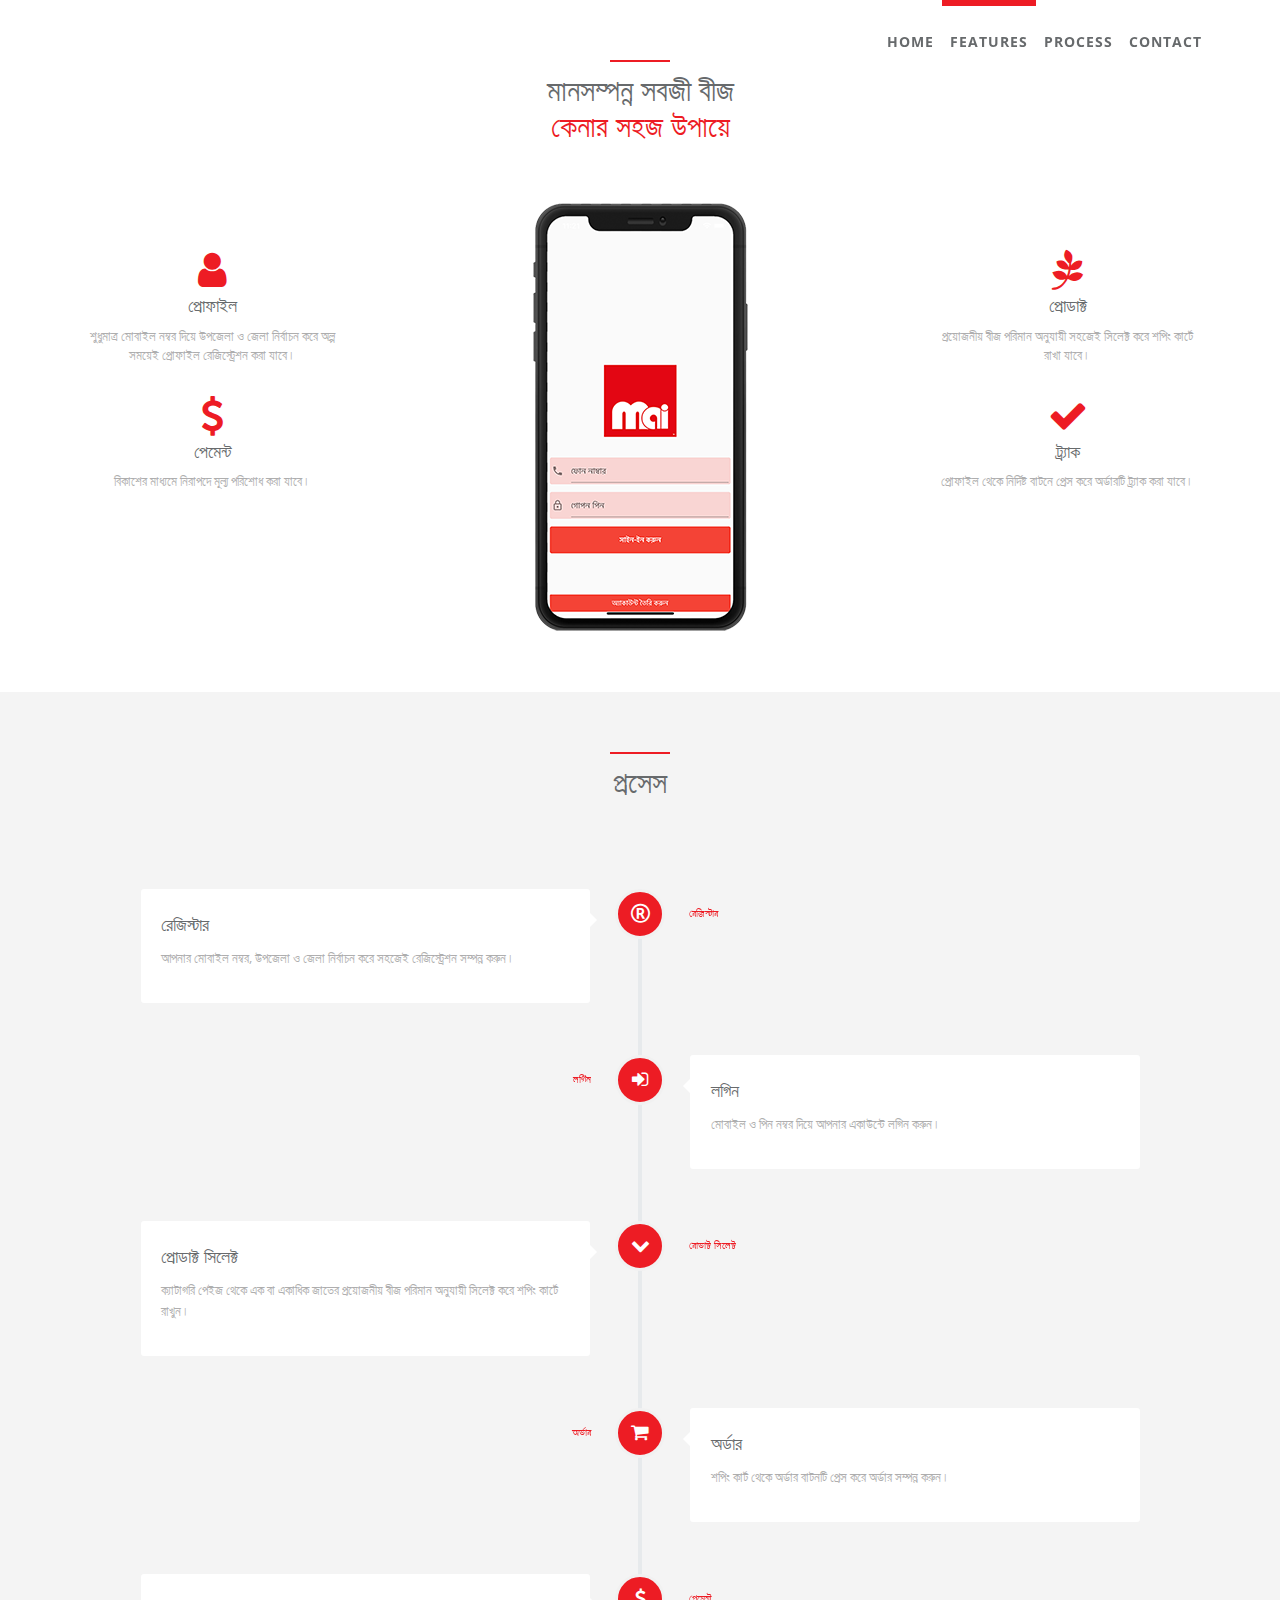
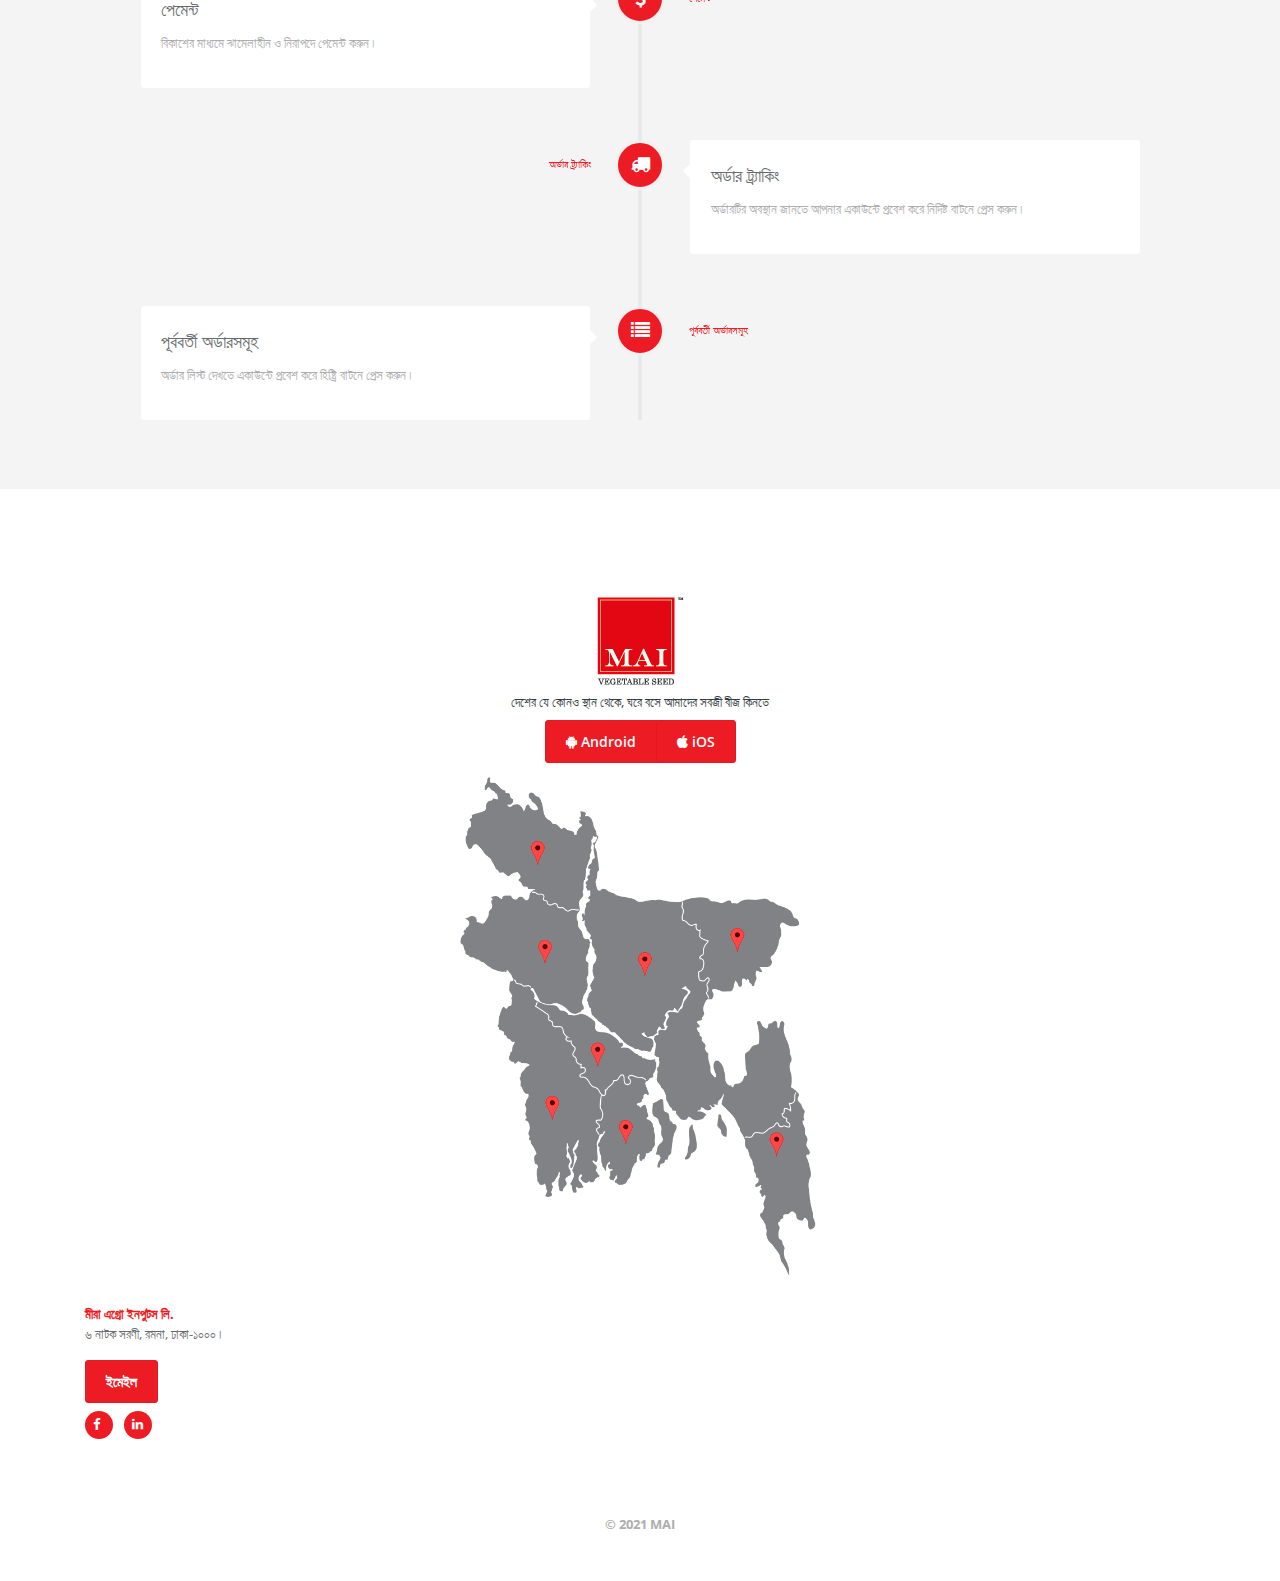
==== index.html @ e635a8e8 "corrections done" ====
<!DOCTYPE html>
<html lang="en">
<head>
    
    <meta charset="utf-8">
    <meta http-equiv="X-UA-Compatible" content="IE=edge">
    <meta name="viewport" content="width=device-width, initial-scale=1">
    <meta name="description" content="">
    <meta name="author" content="">

    <title>mai Seed</title>

    <!-- Bootstrap core CSS -->
    <link href="css/bootstrap.min.css" rel="stylesheet">

    <!-- Animation CSS -->
    <link href="css/animate.css" rel="stylesheet">
    <link href="font-awesome/css/font-awesome.min.css" rel="stylesheet">

    <!-- Custom styles for this template -->
    <link href="css/style.css" rel="stylesheet">
    <link rel="stylesheet" href="css/custom.css">
</head>
<body id="page-top" class="landing-page no-skin-config">
<div class="navbar-wrapper">
        <nav class="navbar navbar-default navbar-fixed-top navbar-expand-md" role="navigation">
            <div class="container">
                <div class="navbar-header page-scroll">
                    <button class="navbar-toggler" type="button" data-toggle="collapse" data-target="#navbar">
                        <i class="fa fa-bars"></i>
                    </button>
                </div>
                <div class="collapse navbar-collapse justify-content-end" id="navbar">
                    <ul class="nav navbar-nav navbar-right">
                        <li><a class="nav-link page-scroll" href="#page-top">Home</a></li>
                        <li><a class="nav-link page-scroll" href="#features">Features</a></li>
                        <li><a class="nav-link page-scroll" href="#process">Process</a></li>               
                        <li><a class="nav-link page-scroll" href="#contact">Contact</a></li>
                    </ul>
                </div>
            </div>
        </nav>
</div>
<!-- <div id="inSlider" class="carousel slide" data-ride="carousel" >
    <ol class="carousel-indicators">
        <li data-target="#inSlider" data-slide-to="0" class="active"></li>
    </ol>
    <div class="carousel-inner" role="listbox">
        <div class="carousel-item active">
            <div class="container">
                <div class="carousel-caption blank">
                    <h1>Get Your seed easy</h1>
                    <p>Available to your area</p>
                    <p><a class="btn btn-lg btn-primary" href="#" role="button">Learn more</a></p>
                </div>
            </div>
            <div class="header-back two"></div>
        </div>
    </div>
    <a class="carousel-control-prev" href="#inSlider" role="button" data-slide="prev">
        <span class="carousel-control-prev-icon" aria-hidden="true"></span>
        <span class="sr-only">Previous</span>
    </a>
    <a class="carousel-control-next" href="#inSlider" role="button" data-slide="next">
        <span class="carousel-control-next-icon" aria-hidden="true"></span>
        <span class="sr-only">Next</span>
    </a>
</div> -->


<!-- <section id="features" class="container services">
    <div class="row">
        <div class="col-sm-3">
            <h2>Full responsive</h2>
            <p>Donec sed odio dui. Etiam porta sem malesuada magna mollis euismod. Nullam id dolor id nibh ultricies vehicula ut id elit. Morbi leo risus.</p>
            <p><a class="navy-link" href="#" role="button">Details &raquo;</a></p>
        </div>
        <div class="col-sm-3">
            <h2>LESS/SASS Files</h2>
            <p>Donec sed odio dui. Etiam porta sem malesuada magna mollis euismod. Nullam id dolor id nibh ultricies vehicula ut id elit. Morbi leo risus.</p>
            <p><a class="navy-link" href="#" role="button">Details &raquo;</a></p>
        </div>
        <div class="col-sm-3">
            <h2>6 Charts Library</h2>
            <p>Donec sed odio dui. Etiam porta sem malesuada magna mollis euismod. Nullam id dolor id nibh ultricies vehicula ut id elit. Morbi leo risus.</p>
            <p><a class="navy-link" href="#" role="button">Details &raquo;</a></p>
        </div>
        <div class="col-sm-3">
            <h2>Advanced Forms</h2>
            <p>Donec sed odio dui. Etiam porta sem malesuada magna mollis euismod. Nullam id dolor id nibh ultricies vehicula ut id elit. Morbi leo risus.</p>
            <p><a class="navy-link" href="#" role="button">Details &raquo;</a></p>
        </div>
    </div>
</section> -->

<section id="features" class="container features">
    <div class="row mb-5">
        <div class="col-lg-12 text-center">
            <div class="navy-line"></div>
            <h1>মানসম্পন্ন সবজী বীজ<br/> <span class="navy">কেনার সহজ উপায়ে</span> </h1>
        </div>
    </div>
    <div class="row">
        <div class="col-md-3 text-center wow fadeInLeft mt-5">
            <div>
                <i class="fa fa-user features-icon"></i>
                <h2>প্রোফাইল</h2>
                <p>শুধুমাত্র মোবাইল নম্বর দিয়ে উপজেলা ও জেলা নির্বাচন করে অল্প সময়েই প্রোফাইল রেজিস্ট্রেশন করা যাবে।</p>
            </div>
            <div class="m-t-lg">
                <i class="fa fa-usd features-icon"></i>                
                <h2>পেমেন্ট</h2>
                <p>বিকাশের মাধ্যমে নিরাপদে মূল্য পরিশোধ করা যাবে।</p>
            </div>
        </div>
        <div class="col-md-6 text-center  wow zoomIn">
            <img src="img/meera/login_mock_50.png" alt="dashboard" class="img-fluid">
        </div>
        <div class="col-md-3 text-center wow fadeInRight mt-5">
            <div>
                <i class="fa fa-pagelines features-icon"></i>
                <h2>প্রোডাক্ট </h2>
                <p>প্রয়োজনীয় বীজ পরিমান অনুযায়ী সহজেই সিলেক্ট করে শপিং কার্টে রাখা যাবে।</p>
            </div>
            <div class="m-t-lg">
                
                <i class="fa fa-check features-icon"></i>
                <h2>ট্র্যাক </h2>
                <p>প্রোফাইল থেকে নির্দিষ্ট বাটনে প্রেস করে অর্ডারটি ট্র্যাক করা যাবে।</p>
            </div>
        </div>
    </div>
    
</section>

<!-- <section id="team" class="gray-section team">
    <div class="container">
        <div class="row m-b-lg">
            <div class="col-lg-12 text-center">
                <div class="navy-line"></div>
                <h1>Our Team</h1>
                <p>Donec sed odio dui. Etiam porta sem malesuada magna mollis euismod.</p>
            </div>
        </div>
        <div class="row">
            <div class="col-sm-4 wow fadeInLeft">
                <div class="team-member">
                    <img src="img/landing/avatar3.jpg" class="img-fluid rounded-circle img-small" alt="">
                    <h4><span class="navy">Amelia</span> Smith</h4>
                    <p>Lorem ipsum dolor sit amet, illum fastidii dissentias quo ne. Sea ne sint animal iisque, nam an soluta sensibus. </p>
                    <ul class="list-inline social-icon">
                        <li class="list-inline-item"><a href="#"><i class="fa fa-twitter"></i></a>
                        </li>
                        <li class="list-inline-item"><a href="#"><i class="fa fa-facebook"></i></a>
                        </li>
                        <li class="list-inline-item"><a href="#"><i class="fa fa-linkedin"></i></a>
                        </li>
                    </ul>
                </div>
            </div>
            <div class="col-sm-4">
                <div class="team-member wow zoomIn">
                    <img src="img/landing/avatar1.jpg" class="img-fluid rounded-circle" alt="">
                    <h4><span class="navy">John</span> Novak</h4>
                    <p>Lorem ipsum dolor sit amet, illum fastidii dissentias quo ne. Sea ne sint animal iisque, nam an soluta sensibus.</p>
                    <ul class="list-inline social-icon">
                        <li class="list-inline-item"><a href="#"><i class="fa fa-twitter"></i></a>
                        </li>
                        <li class="list-inline-item"><a href="#"><i class="fa fa-facebook"></i></a>
                        </li>
                        <li class="list-inline-item"><a href="#"><i class="fa fa-linkedin"></i></a>
                        </li>
                    </ul>
                </div>
            </div>
            <div class="col-sm-4 wow fadeInRight">
                <div class="team-member">
                    <img src="img/landing/avatar2.jpg" class="img-fluid rounded-circle img-small" alt="">
                    <h4><span class="navy">Peter</span> Johnson</h4>
                    <p>Lorem ipsum dolor sit amet, illum fastidii dissentias quo ne. Sea ne sint animal iisque, nam an soluta sensibus.</p>
                    <ul class="list-inline social-icon">
                        <li class="list-inline-item"><a href="#"><i class="fa fa-twitter"></i></a>
                        </li>
                        <li class="list-inline-item"><a href="#"><i class="fa fa-facebook"></i></a>
                        </li>
                        <li class="list-inline-item"><a href="#"><i class="fa fa-linkedin"></i></a>
                        </li>
                    </ul>
                </div>
            </div>
        </div>
        <div class="row">
            <div class="col-lg-12 text-center m-t-lg m-b-lg">
                <p>Lorem ipsum dolor sit amet, consectetur adipisicing elit. Aut eaque, laboriosam veritatis, quos non quis ad perspiciatis, totam corporis ea, alias ut unde.</p>
            </div>
        </div>
    </div>
</section> -->

<!-- <section class="features">
    <div class="container">
        <div class="row">
            <div class="col-lg-12 text-center">
                <div class="navy-line"></div>
                <h1>Even more great feautres</h1>
                <p>Donec sed odio dui. Etiam porta sem malesuada magna mollis euismod. </p>
            </div>
        </div>
        <div class="row features-block">
            <div class="col-lg-3 features-text wow fadeInLeft">
                <small>INSPINIA</small>
                <h2>Perfectly designed </h2>
                <p>INSPINIA Admin Theme is a premium admin dashboard template with flat design concept. It is fully responsive admin dashboard template built with Bootstrap 3+ Framework, HTML5 and CSS3, Media query. It has a huge collection of reusable UI components and integrated with latest jQuery plugins.</p>
                <a href="" class="btn btn-primary">Learn more</a>
            </div>
            <div class="col-lg-6 text-right m-t-n-lg wow zoomIn">
                <img src="img/landing/iphone.jpg" class="img-fluid" alt="dashboard">
            </div>
            <div class="col-lg-3 features-text text-right wow fadeInRight">
                <small>INSPINIA</small>
                <h2>Perfectly designed </h2>
                <p>INSPINIA Admin Theme is a premium admin dashboard template with flat design concept. It is fully responsive admin dashboard template built with Bootstrap 3+ Framework, HTML5 and CSS3, Media query. It has a huge collection of reusable UI components and integrated with latest jQuery plugins.</p>
                <a href="" class="btn btn-primary">Learn more</a>
            </div>
        </div>
    </div>

</section> -->

<section id="process" class="timeline gray-section">
    <div class="container">
        <div class="row">
            <div class="col-lg-12 text-center">
                <div class="navy-line"></div>
                <h1>প্রসেস</h1>
            </div>
        </div>
        <div class="row features-block">

            <div class="col-lg-12">
                <div id="vertical-timeline" class="vertical-container light-timeline center-orientation">
                    <div class="vertical-timeline-block">
                        <div class="vertical-timeline-icon navy-bg">
                            <i class="fa fa-registered"></i>
                        </div>

                        <div class="vertical-timeline-content">
                            <h2>রেজিস্টার</h2>
                            <p>আপনার মোবাইল নম্বর, উপজেলা ও জেলা নির্বাচন করে সহজেই রেজিস্ট্রেশন সম্পন্ন করুন।</p>
                            <span class="vertical-date"><small>রেজিস্টার</small> </span>
                        </div>
                    </div>

                    <div class="vertical-timeline-block">
                        <div class="vertical-timeline-icon navy-bg">
                            <i class="fa fa-sign-in"></i>
                        </div>

                        <div class="vertical-timeline-content">
                            <h2>লগিন</h2>
                            <p>মোবাইল ও পিন নম্বর দিয়ে আপনার একাউন্টে লগিন করুন।</p>
                            <span class="vertical-date"><small>লগিন</small> </span>
                        </div>
                    </div>

                    <div class="vertical-timeline-block">
                        <div class="vertical-timeline-icon navy-bg">
                            <i class="fa fa-chevron-down"></i>
                        </div>

                        <div class="vertical-timeline-content">
                            <h2>প্রোডাক্ট সিলেক্ট</h2>
                            <p>ক্যাটাগরি পেইজ থেকে এক বা একাধিক জাতের প্রয়োজনীয় বীজ পরিমান অনুযায়ী সিলেক্ট করে শপিং কার্টে রাখুন।</p>
                            <span class="vertical-date"><small>রোডাক্ট সিলেক্ট</small> </span>
                        </div>
                    </div>

                    <div class="vertical-timeline-block">
                        <div class="vertical-timeline-icon navy-bg">
                            <i class="fa fa-shopping-cart"></i>
                        </div>

                        <div class="vertical-timeline-content">
                            <h2>অর্ডার</h2>
                            <p>শপিং কার্ট থেকে অর্ডার বাটনটি প্রেস করে অর্ডার সম্পন্ন করুন।</p>
                            <span class="vertical-date"><small>অর্ডার</small> </span>
                        </div>
                    </div>

                    <div class="vertical-timeline-block">
                        <div class="vertical-timeline-icon navy-bg">
                            <i class="fa fa-usd"></i>
                        </div>

                        <div class="vertical-timeline-content">
                            <h2>পেমেন্ট</h2>
                            <p>বিকাশের মাধ্যমে ঝামেলাহীন ও নিরাপদে পেমেন্ট করুন।</p>
                            <span class="vertical-date"><small>পেমেন্ট</small> </span>
                        </div>
                    </div>

                    <div class="vertical-timeline-block">
                        <div class="vertical-timeline-icon navy-bg">
                            <i class="fa fa-truck"></i>
                        </div>

                        <div class="vertical-timeline-content">
                            <h2>অর্ডার ট্র্যাকিং </h2>
                            <p>অর্ডারটির অবস্থান জানতে আপনার একাউন্টে প্রবেশ করে নির্দিষ্ট বাটনে প্রেস করুন।</p>
                            <span class="vertical-date"><small>অর্ডার ট্র্যাকিং </small> </span>
                        </div>
                    </div>

                    <div class="vertical-timeline-block">
                        <div class="vertical-timeline-icon navy-bg">
                            <i class="fa fa-list"></i>
                        </div>

                        <div class="vertical-timeline-content">
                            <h2>পূর্ববর্তী অর্ডারসমূহ </h2>
                            <p>অর্ডার লিস্ট দেখতে একাউন্টে প্রবেশ করে হিষ্ট্রি বাটনে প্রেস করুন।</p>
                            <span class="vertical-date"><small>পূর্ববর্তী অর্ডারসমূহ</small> </span>
                        </div>
                    </div>
                </div>
            </div>
        </div>
    </div>
</section>

<!-- <section id="about" class="container">
    <div class="row">
        <div class="col-lg-12 text-center">
            <div class="navy-line"></div>
            <h1>Meera Seed</h1>
            <p>In Short</p>
        </div>
    </div>
    <div class="row features-block">
        <div class="col-lg-12 features-text wow fadeInLeft">
            <small>Meera seed</small>
            <h2>Perfectly designed </h2>
            <p>INSPINIA Admin Theme is a premium admin dashboard template with flat design concept. It is fully responsive admin dashboard template built with Bootstrap 3+ Framework, HTML5 and CSS3, Media query. It has a huge collection of reusable UI components and integrated with latest jQuery plugins.</p>


            <h2>Download From</h2>
            <div class="btn-group">
                <a href="" class="btn btn-primary"><i class="fa fa-android"></i>&nbsp;Android</a>
                <a href="" class="btn btn-primary"><i class="fa fa-apple"></i>&nbsp;iOS</a>
            </div>
        </div>
    </div>
</section> -->

<!-- <section id="testimonials" class="navy-section testimonials" style="margin-top: 0">

    <div class="container">
        <div class="row">
            <div class="col-lg-12 text-center wow zoomIn">
                <i class="fa fa-comment big-icon"></i>
                <h1>
                    What our users say
                </h1>
                <div class="testimonials-text">
                    <i>"Many desktop publishing packages and web page editors now use Lorem Ipsum as their default model text, and a search for 'lorem ipsum' will uncover many web sites still in their infancy. Various versions have evolved over the years, sometimes by accident, sometimes on purpose (injected humour and the like)."</i>
                </div>
                <small>
                    <strong>12.02.2014 - Andy Smith</strong>
                </small>
            </div>
        </div>
    </div>

</section> -->

<!-- <section class="comments gray-section" style="margin-top: 0">
    <div class="container">
        <div class="row">
            <div class="col-lg-12 text-center">
                <div class="navy-line"></div>
                <h1>What our partners say</h1>
                <p>Donec sed odio dui. Etiam porta sem malesuada. </p>
            </div>
        </div>
        <div class="row features-block">
            <div class="col-lg-4">
                <div class="bubble">
                    "Uncover many web sites still in their infancy. Various versions have evolved over the years, sometimes by accident, sometimes on purpose (injected humour and the like)."
                </div>
                <div class="comments-avatar">
                    <a href="" class="float-left">
                        <img alt="image" src="img/landing/avatar3.jpg">
                    </a>
                    <div class="media-body">
                        <div class="commens-name">
                            Andrew Williams
                        </div>
                        <small class="text-muted">Company X from California</small>
                    </div>
                </div>
            </div>

            <div class="col-lg-4">
                <div class="bubble">
                    "Uncover many web sites still in their infancy. Various versions have evolved over the years, sometimes by accident, sometimes on purpose (injected humour and the like)."
                </div>
                <div class="comments-avatar">
                    <a href="" class="float-left">
                        <img alt="image" src="img/landing/avatar1.jpg">
                    </a>
                    <div class="media-body">
                        <div class="commens-name">
                            Andrew Williams
                        </div>
                        <small class="text-muted">Company X from California</small>
                    </div>
                </div>
            </div>

            <div class="col-lg-4">
                <div class="bubble">
                    "Uncover many web sites still in their infancy. Various versions have evolved over the years, sometimes by accident, sometimes on purpose (injected humour and the like)."
                </div>
                <div class="comments-avatar">
                    <a href="" class="float-left">
                        <img alt="image" src="img/landing/avatar2.jpg">
                    </a>
                    <div class="media-body">
                        <div class="commens-name">
                            Andrew Williams
                        </div>
                        <small class="text-muted">Company X from California</small>
                    </div>
                </div>
            </div>



        </div>
    </div>

</section> -->

<!-- <section class="features">
    <div class="container">
        <div class="row">
            <div class="col-lg-12 text-center">
                <div class="navy-line"></div>
                <h1>More and more extra great feautres</h1>
                <p>Donec sed odio dui. Etiam porta sem malesuada magna mollis euismod. </p>
            </div>
        </div>
        <div class="row justify-content-center">
            <div class="col-lg-5 col-lg-offset-1 features-text">
                <small>INSPINIA</small>
                <h2>Perfectly designed </h2>
                <i class="fa fa-bar-chart big-icon float-right"></i>
                <p>INSPINIA Admin Theme is a premium admin dashboard template with flat design concept. It is fully responsive admin dashboard template built with Bootstrap 3+ Framework, HTML5 and CSS3, Media query. It has a huge collection of reusable UI components and integrated with.</p>
            </div>
            <div class="col-lg-5 features-text">
                <small>INSPINIA</small>
                <h2>Perfectly designed </h2>
                <i class="fa fa-bolt big-icon float-right"></i>
                <p>INSPINIA Admin Theme is a premium admin dashboard template with flat design concept. It is fully responsive admin dashboard template built with Bootstrap 3+ Framework, HTML5 and CSS3, Media query. It has a huge collection of reusable UI components and integrated with.</p>
            </div>
        </div>
        <div class="row justify-content-center">
            <div class="col-lg-5 col-lg-offset-1 features-text">
                <small>INSPINIA</small>
                <h2>Perfectly designed </h2>
                <i class="fa fa-clock-o big-icon float-right"></i>
                <p>INSPINIA Admin Theme is a premium admin dashboard template with flat design concept. It is fully responsive admin dashboard template built with Bootstrap 3+ Framework, HTML5 and CSS3, Media query. It has a huge collection of reusable UI components and integrated with.</p>
            </div>
            <div class="col-lg-5 features-text">
                <small>INSPINIA</small>
                <h2>Perfectly designed </h2>
                <i class="fa fa-users big-icon float-right"></i>
                <p>INSPINIA Admin Theme is a premium admin dashboard template with flat design concept. It is fully responsive admin dashboard template built with Bootstrap 3+ Framework, HTML5 and CSS3, Media query. It has a huge collection of reusable UI components and integrated with.</p>
            </div>
        </div>
    </div>

</section>
<section id="pricing" class="pricing">
    <div class="container">
        <div class="row m-b-lg">
            <div class="col-lg-12 text-center">
                <div class="navy-line"></div>
                <h1>App Pricing</h1>
                <p>Donec sed odio dui. Etiam porta sem malesuada magna mollis euismod.</p>
            </div>
        </div>
        <div class="row">
            <div class="col-lg-4 wow zoomIn">
                <ul class="pricing-plan list-unstyled">
                    <li class="pricing-title">
                        Basic
                    </li>
                    <li class="pricing-desc">
                        Lorem ipsum dolor sit amet, illum fastidii dissentias quo ne. Sea ne sint animal iisque, nam an soluta sensibus.
                    </li>
                    <li class="pricing-price">
                        <span>$16</span> / month
                    </li>
                    <li>
                        Dashboards
                    </li>
                    <li>
                        Projects view
                    </li>
                    <li>
                        Contacts
                    </li>
                    <li>
                        Calendar
                    </li>
                    <li>
                        AngularJs
                    </li>
                    <li>
                        <a class="btn btn-primary btn-xs" href="#">Signup</a>
                    </li>
                </ul>
            </div>

            <div class="col-lg-4 wow zoomIn">
                <ul class="pricing-plan list-unstyled selected">
                    <li class="pricing-title">
                        Standard
                    </li>
                    <li class="pricing-desc">
                        Lorem ipsum dolor sit amet, illum fastidii dissentias quo ne. Sea ne sint animal iisque, nam an soluta sensibus.
                    </li>
                    <li class="pricing-price">
                        <span>$22</span> / month
                    </li>
                    <li>
                        Dashboards
                    </li>
                    <li>
                        Projects view
                    </li>
                    <li>
                        Contacts
                    </li>
                    <li>
                        Calendar
                    </li>
                    <li>
                        AngularJs
                    </li>
                    <li>
                        <strong>Support platform</strong>
                    </li>
                    <li class="plan-action">
                        <a class="btn btn-primary btn-xs" href="#">Signup</a>
                    </li>
                </ul>
            </div>

            <div class="col-lg-4 wow zoomIn">
                <ul class="pricing-plan list-unstyled">
                    <li class="pricing-title">
                        Premium
                    </li>
                    <li class="pricing-desc">
                        Lorem ipsum dolor sit amet, illum fastidii dissentias quo ne. Sea ne sint animal iisque, nam an soluta sensibus.
                    </li>
                    <li class="pricing-price">
                        <span>$160</span> / month
                    </li>
                    <li>
                        Dashboards
                    </li>
                    <li>
                        Projects view
                    </li>
                    <li>
                        Contacts
                    </li>
                    <li>
                        Calendar
                    </li>
                    <li>
                        AngularJs
                    </li>
                    <li>
                        <a class="btn btn-primary btn-xs" href="#">Signup</a>
                    </li>
                </ul>
            </div>
        </div>
        <div class="row m-t-lg">
            <div class="col-lg-12 text-center m-t-lg">
                <p>*Many desktop publishing packages and web page editors now use Lorem Ipsum as their default model text, and a search for 'lorem ipsum' will uncover many web sites still in their infancy. <span class="navy">Various versions</span>  have evolved over the years, sometimes by accident, sometimes on purpose (injected humour and the like).</p>
            </div>
        </div>
    </div>

</section> -->

<section id="contact" class="contact">
    <div class="container">
        <div class="row m-b-lg mt-5">
            <div class="col-lg-12 text-center">
                <!-- <div class="navy-line"></div>
                <h1>-যোগাযোগ-</h1> -->
                <img src="./img/meera/logo.png" alt="">
                <p class="text-dark mt-2 mb-2">দেশের যে কোনও স্থান থেকে, ঘরে বসে আমাদের সবজী বীজ কিনতে</p>

                <div class="btn-group">
                    <a href="" class="btn btn-primary"><i class="fa fa-android"></i>&nbsp;Android</a>
                    <a href="" class="btn btn-primary"><i class="fa fa-apple"></i>&nbsp;iOS</a>
                </div>
            </div>
            <div class="col-lg-12 text-center">
                <img src="./img/meera/mapmarker.png" style="height: 512px;" alt="">
            </div>
        </div>
        <div class="row m-b-lg justify-content-center">
            <div class="col-lg-12 ">
                
                <address>
                    <strong><span class="navy">মীরা এগ্রো ইনপুটস লি.</span></strong><br/>                    
                    ৬ নাটক সরণী, রমনা, ঢাকা-১০০০।<br/>
                    <!-- <abbr title="Phone">P:</abbr> (123) 456-7890 -->
                </address>
                <a href="meeralimited@gmail.com" class="btn btn-sm btn-primary">ইমেইল</a>                
                <ul class="list-inline social-icon mt-2">
                    <!-- <li class="list-inline-item"><a href="#"><i class="fa fa-twitter"></i></a>
                    </li> -->
                    <li class="list-inline-item"><a target="_blank" href="https://www.facebook.com/maiseed.store"><i class="fa fa-facebook"></i></a>
                    </li>
                    <li class="list-inline-item"><a target="_blank" href="https://www.linkedin.com/company/maiseed/"><i class="fa fa-linkedin"></i></a>
                    </li>
                </ul>
            </div>
        </div>
        <div class="row">
            <div class="col-lg-12 text-center m-t-lg m-b-lg">
                <p><strong>&copy; 2021 MAI</strong></p>
            </div>
        </div>
    </div>
</section>

<!-- Mainly scripts -->
<script src="js/jquery-3.1.1.min.js"></script>
<script src="js/popper.min.js"></script>
<script src="js/bootstrap.js"></script>
<script src="js/plugins/metisMenu/jquery.metisMenu.js"></script>
<script src="js/plugins/slimscroll/jquery.slimscroll.min.js"></script>

<!-- Custom and plugin javascript -->
<script src="js/inspinia.js"></script>
<script src="js/plugins/pace/pace.min.js"></script>
<script src="js/plugins/wow/wow.min.js"></script>


<script>

    $(document).ready(function () {

        $('body').scrollspy({
            target: '#navbar',
            offset: 80
        });

        // Page scrolling feature
        $('a.page-scroll').bind('click', function(event) {
            var link = $(this);
            $('html, body').stop().animate({
                scrollTop: $(link.attr('href')).offset().top - 50
            }, 500);
            event.preventDefault();
            $("#navbar").collapse('hide');
        });
    });

    var cbpAnimatedHeader = (function() {
        var docElem = document.documentElement,
                header = document.querySelector( '.navbar-default' ),
                didScroll = false,
                changeHeaderOn = 200;
        function init() {
            window.addEventListener( 'scroll', function( event ) {
                if( !didScroll ) {
                    didScroll = true;
                    setTimeout( scrollPage, 250 );
                }
            }, false );
        }
        function scrollPage() {
            var sy = scrollY();
            if ( sy >= changeHeaderOn ) {
                $(header).addClass('navbar-scroll')
            }
            else {
                $(header).removeClass('navbar-scroll')
            }
            didScroll = false;
        }
        function scrollY() {
            return window.pageYOffset || docElem.scrollTop;
        }
        init();

    })();

    // Activate WOW.js plugin for animation on scrol
    new WOW().init();

</script>

</body>
</html>
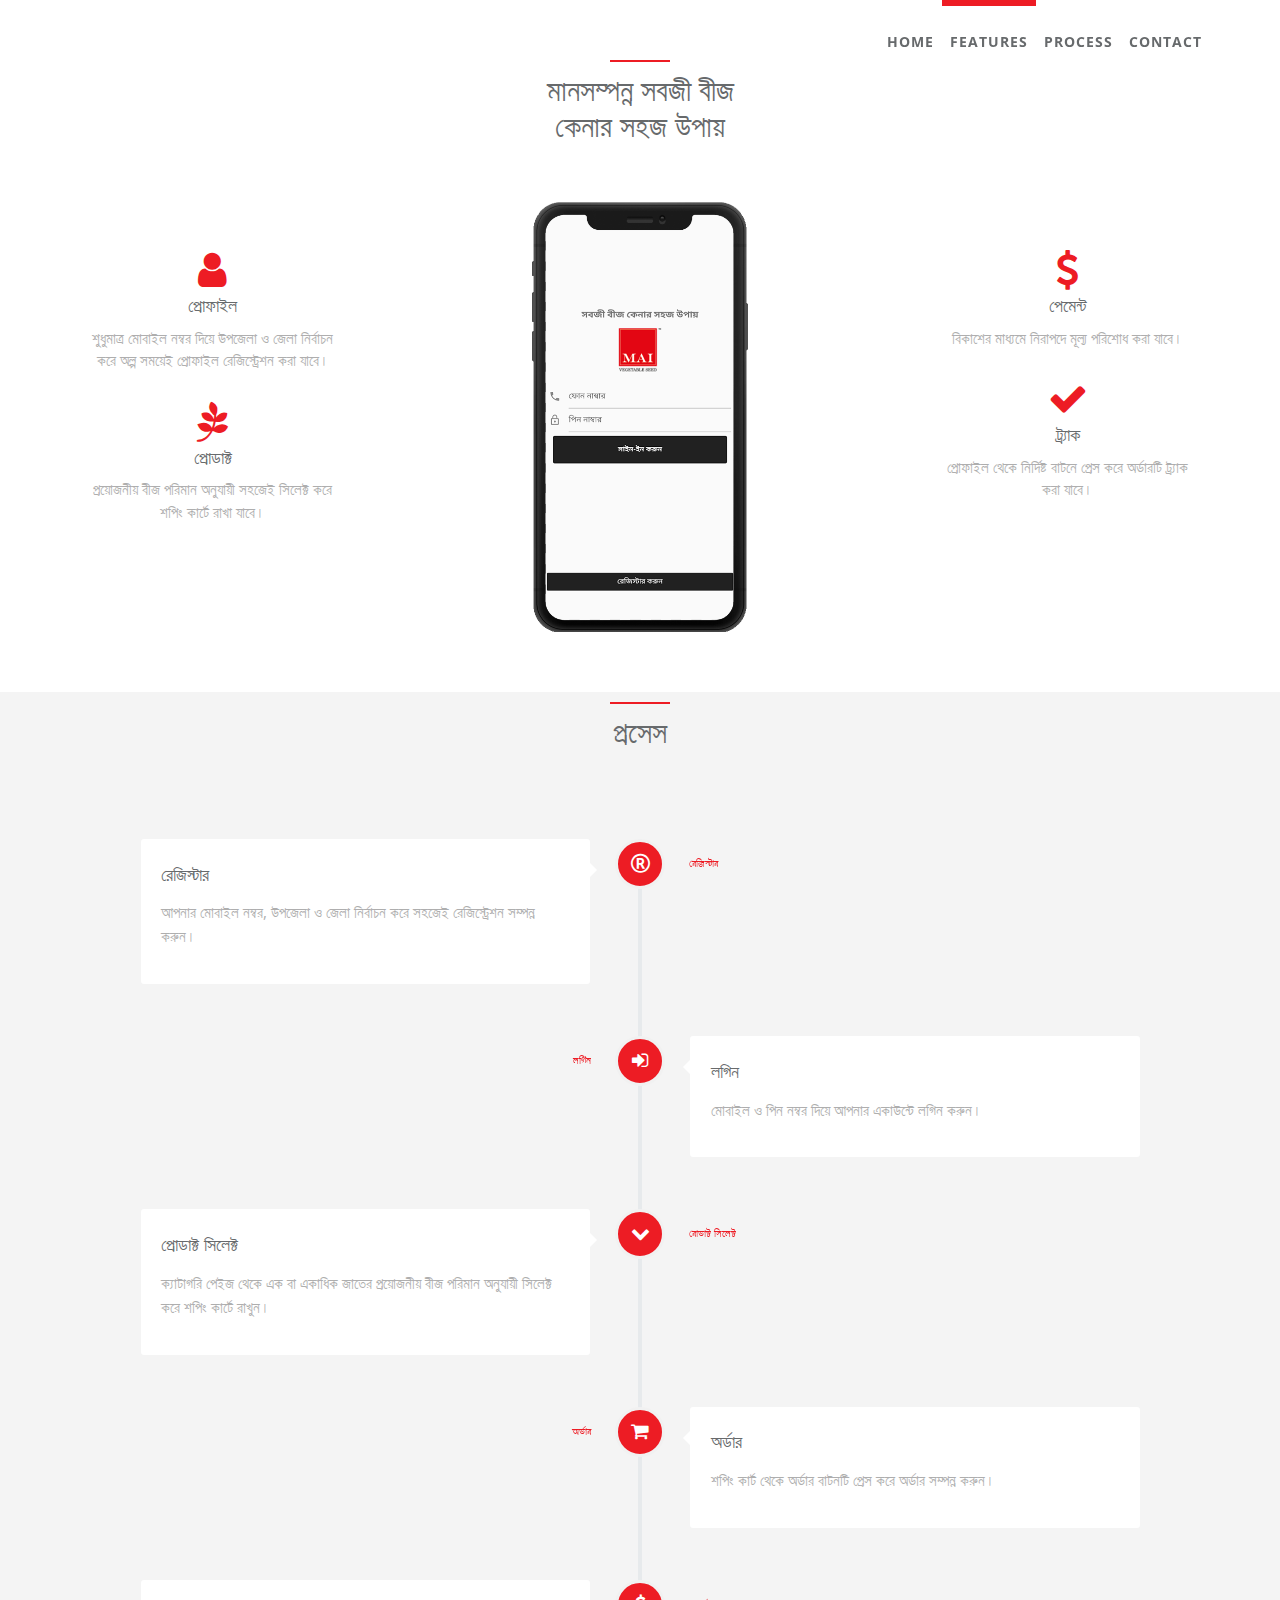
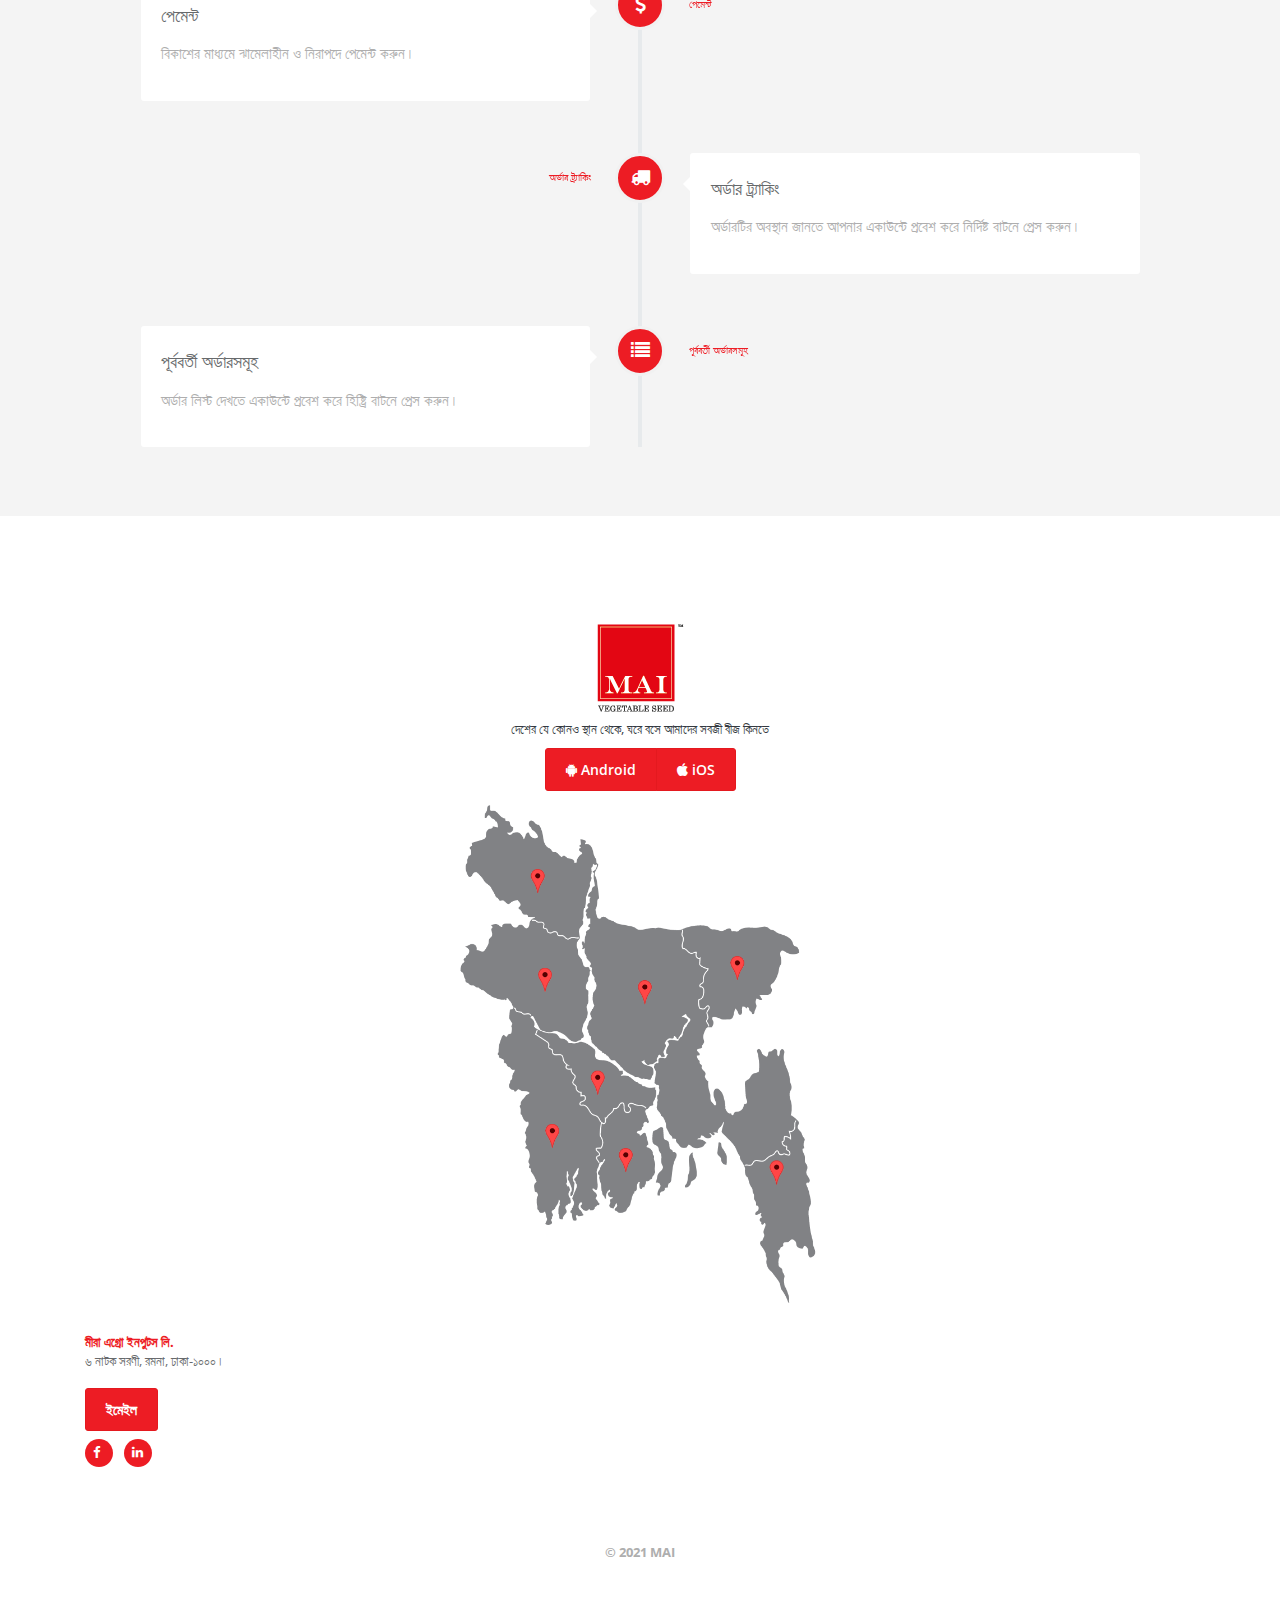
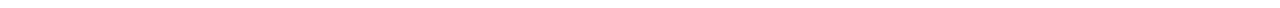
==== commit b5abfba8: "udpate" ====
--- a/index.html
+++ b/index.html
@@ -8,7 +8,7 @@
     <meta name="description" content="">
     <meta name="author" content="">
 
-    <title>mai Seed</title>
+    <title>MAI</title>
 
     <!-- Bootstrap core CSS -->
     <link href="css/bootstrap.min.css" rel="stylesheet">
@@ -97,7 +97,7 @@
     <div class="row mb-5">
         <div class="col-lg-12 text-center">
             <div class="navy-line"></div>
-            <h1>মানসম্পন্ন সবজী বীজ<br/> <span class="navy">কেনার সহজ উপায়ে</span> </h1>
+            <h1> <strong>মানসম্পন্ন সবজী বীজ<br/> কেনার সহজ উপায়</strong></h1>
         </div>
     </div>
     <div class="row">
@@ -105,133 +105,39 @@
             <div>
                 <i class="fa fa-user features-icon"></i>
                 <h2>প্রোফাইল</h2>
-                <p>শুধুমাত্র মোবাইল নম্বর দিয়ে উপজেলা ও জেলা নির্বাচন করে অল্প সময়েই প্রোফাইল রেজিস্ট্রেশন করা যাবে।</p>
+                <p style="font-size: 15px">শুধুমাত্র মোবাইল নম্বর দিয়ে উপজেলা ও জেলা নির্বাচন করে অল্প সময়েই প্রোফাইল রেজিস্ট্রেশন করা যাবে।</p>
             </div>
             <div class="m-t-lg">
+                <i class="fa fa-pagelines features-icon"></i>
+                <h2>প্রোডাক্ট </h2>
+                <p style="font-size: 15px">প্রয়োজনীয় বীজ পরিমান অনুযায়ী সহজেই সিলেক্ট করে শপিং কার্টে রাখা যাবে।</p>
+            </div>
+        </div>
+        <div class="col-md-6 text-center  wow zoomIn">
+            <img src="img/meera/applogin_mock.png" alt="dashboard" class="img-fluid" style="height:430px">
+        </div>
+        <div class="col-md-3 text-center wow fadeInRight mt-5">
+            <div>
                 <i class="fa fa-usd features-icon"></i>                
                 <h2>পেমেন্ট</h2>
-                <p>বিকাশের মাধ্যমে নিরাপদে মূল্য পরিশোধ করা যাবে।</p>
-            </div>
-        </div>
-        <div class="col-md-6 text-center  wow zoomIn">
-            <img src="img/meera/login_mock_50.png" alt="dashboard" class="img-fluid">
-        </div>
-        <div class="col-md-3 text-center wow fadeInRight mt-5">
-            <div>
-                <i class="fa fa-pagelines features-icon"></i>
-                <h2>প্রোডাক্ট </h2>
-                <p>প্রয়োজনীয় বীজ পরিমান অনুযায়ী সহজেই সিলেক্ট করে শপিং কার্টে রাখা যাবে।</p>
+                <p style="font-size: 15px">বিকাশের মাধ্যমে নিরাপদে মূল্য পরিশোধ করা যাবে।</p>                
             </div>
             <div class="m-t-lg">
                 
                 <i class="fa fa-check features-icon"></i>
                 <h2>ট্র্যাক </h2>
-                <p>প্রোফাইল থেকে নির্দিষ্ট বাটনে প্রেস করে অর্ডারটি ট্র্যাক করা যাবে।</p>
+                <p style="font-size: 15px">প্রোফাইল থেকে নির্দিষ্ট বাটনে প্রেস করে অর্ডারটি ট্র্যাক করা যাবে।</p>
             </div>
         </div>
     </div>
     
 </section>
-
-<!-- <section id="team" class="gray-section team">
-    <div class="container">
-        <div class="row m-b-lg">
-            <div class="col-lg-12 text-center">
-                <div class="navy-line"></div>
-                <h1>Our Team</h1>
-                <p>Donec sed odio dui. Etiam porta sem malesuada magna mollis euismod.</p>
-            </div>
-        </div>
-        <div class="row">
-            <div class="col-sm-4 wow fadeInLeft">
-                <div class="team-member">
-                    <img src="img/landing/avatar3.jpg" class="img-fluid rounded-circle img-small" alt="">
-                    <h4><span class="navy">Amelia</span> Smith</h4>
-                    <p>Lorem ipsum dolor sit amet, illum fastidii dissentias quo ne. Sea ne sint animal iisque, nam an soluta sensibus. </p>
-                    <ul class="list-inline social-icon">
-                        <li class="list-inline-item"><a href="#"><i class="fa fa-twitter"></i></a>
-                        </li>
-                        <li class="list-inline-item"><a href="#"><i class="fa fa-facebook"></i></a>
-                        </li>
-                        <li class="list-inline-item"><a href="#"><i class="fa fa-linkedin"></i></a>
-                        </li>
-                    </ul>
-                </div>
-            </div>
-            <div class="col-sm-4">
-                <div class="team-member wow zoomIn">
-                    <img src="img/landing/avatar1.jpg" class="img-fluid rounded-circle" alt="">
-                    <h4><span class="navy">John</span> Novak</h4>
-                    <p>Lorem ipsum dolor sit amet, illum fastidii dissentias quo ne. Sea ne sint animal iisque, nam an soluta sensibus.</p>
-                    <ul class="list-inline social-icon">
-                        <li class="list-inline-item"><a href="#"><i class="fa fa-twitter"></i></a>
-                        </li>
-                        <li class="list-inline-item"><a href="#"><i class="fa fa-facebook"></i></a>
-                        </li>
-                        <li class="list-inline-item"><a href="#"><i class="fa fa-linkedin"></i></a>
-                        </li>
-                    </ul>
-                </div>
-            </div>
-            <div class="col-sm-4 wow fadeInRight">
-                <div class="team-member">
-                    <img src="img/landing/avatar2.jpg" class="img-fluid rounded-circle img-small" alt="">
-                    <h4><span class="navy">Peter</span> Johnson</h4>
-                    <p>Lorem ipsum dolor sit amet, illum fastidii dissentias quo ne. Sea ne sint animal iisque, nam an soluta sensibus.</p>
-                    <ul class="list-inline social-icon">
-                        <li class="list-inline-item"><a href="#"><i class="fa fa-twitter"></i></a>
-                        </li>
-                        <li class="list-inline-item"><a href="#"><i class="fa fa-facebook"></i></a>
-                        </li>
-                        <li class="list-inline-item"><a href="#"><i class="fa fa-linkedin"></i></a>
-                        </li>
-                    </ul>
-                </div>
-            </div>
-        </div>
-        <div class="row">
-            <div class="col-lg-12 text-center m-t-lg m-b-lg">
-                <p>Lorem ipsum dolor sit amet, consectetur adipisicing elit. Aut eaque, laboriosam veritatis, quos non quis ad perspiciatis, totam corporis ea, alias ut unde.</p>
-            </div>
-        </div>
-    </div>
-</section> -->
-
-<!-- <section class="features">
-    <div class="container">
-        <div class="row">
-            <div class="col-lg-12 text-center">
-                <div class="navy-line"></div>
-                <h1>Even more great feautres</h1>
-                <p>Donec sed odio dui. Etiam porta sem malesuada magna mollis euismod. </p>
-            </div>
-        </div>
-        <div class="row features-block">
-            <div class="col-lg-3 features-text wow fadeInLeft">
-                <small>INSPINIA</small>
-                <h2>Perfectly designed </h2>
-                <p>INSPINIA Admin Theme is a premium admin dashboard template with flat design concept. It is fully responsive admin dashboard template built with Bootstrap 3+ Framework, HTML5 and CSS3, Media query. It has a huge collection of reusable UI components and integrated with latest jQuery plugins.</p>
-                <a href="" class="btn btn-primary">Learn more</a>
-            </div>
-            <div class="col-lg-6 text-right m-t-n-lg wow zoomIn">
-                <img src="img/landing/iphone.jpg" class="img-fluid" alt="dashboard">
-            </div>
-            <div class="col-lg-3 features-text text-right wow fadeInRight">
-                <small>INSPINIA</small>
-                <h2>Perfectly designed </h2>
-                <p>INSPINIA Admin Theme is a premium admin dashboard template with flat design concept. It is fully responsive admin dashboard template built with Bootstrap 3+ Framework, HTML5 and CSS3, Media query. It has a huge collection of reusable UI components and integrated with latest jQuery plugins.</p>
-                <a href="" class="btn btn-primary">Learn more</a>
-            </div>
-        </div>
-    </div>
-
-</section> -->
 
 <section id="process" class="timeline gray-section">
     <div class="container">
         <div class="row">
             <div class="col-lg-12 text-center">
-                <div class="navy-line"></div>
+                <div class="navy-line" style="margin-top:10px !important"></div>
                 <h1>প্রসেস</h1>
             </div>
         </div>
@@ -246,7 +152,7 @@
 
                         <div class="vertical-timeline-content">
                             <h2>রেজিস্টার</h2>
-                            <p>আপনার মোবাইল নম্বর, উপজেলা ও জেলা নির্বাচন করে সহজেই রেজিস্ট্রেশন সম্পন্ন করুন।</p>
+                            <p style="font-size: 15px">আপনার মোবাইল নম্বর, উপজেলা ও জেলা নির্বাচন করে সহজেই রেজিস্ট্রেশন সম্পন্ন করুন।</p>
                             <span class="vertical-date"><small>রেজিস্টার</small> </span>
                         </div>
                     </div>
@@ -258,7 +164,7 @@
 
                         <div class="vertical-timeline-content">
                             <h2>লগিন</h2>
-                            <p>মোবাইল ও পিন নম্বর দিয়ে আপনার একাউন্টে লগিন করুন।</p>
+                            <p style="font-size: 15px">মোবাইল ও পিন নম্বর দিয়ে আপনার একাউন্টে লগিন করুন।</p>
                             <span class="vertical-date"><small>লগিন</small> </span>
                         </div>
                     </div>
@@ -270,7 +176,7 @@
 
                         <div class="vertical-timeline-content">
                             <h2>প্রোডাক্ট সিলেক্ট</h2>
-                            <p>ক্যাটাগরি পেইজ থেকে এক বা একাধিক জাতের প্রয়োজনীয় বীজ পরিমান অনুযায়ী সিলেক্ট করে শপিং কার্টে রাখুন।</p>
+                            <p style="font-size: 15px">ক্যাটাগরি পেইজ থেকে এক বা একাধিক জাতের প্রয়োজনীয় বীজ পরিমান অনুযায়ী সিলেক্ট করে শপিং কার্টে রাখুন।</p>
                             <span class="vertical-date"><small>রোডাক্ট সিলেক্ট</small> </span>
                         </div>
                     </div>
@@ -282,7 +188,7 @@
 
                         <div class="vertical-timeline-content">
                             <h2>অর্ডার</h2>
-                            <p>শপিং কার্ট থেকে অর্ডার বাটনটি প্রেস করে অর্ডার সম্পন্ন করুন।</p>
+                            <p style="font-size: 15px">শপিং কার্ট থেকে অর্ডার বাটনটি প্রেস করে অর্ডার সম্পন্ন করুন।</p>
                             <span class="vertical-date"><small>অর্ডার</small> </span>
                         </div>
                     </div>
@@ -294,7 +200,7 @@
 
                         <div class="vertical-timeline-content">
                             <h2>পেমেন্ট</h2>
-                            <p>বিকাশের মাধ্যমে ঝামেলাহীন ও নিরাপদে পেমেন্ট করুন।</p>
+                            <p style="font-size: 15px">বিকাশের মাধ্যমে ঝামেলাহীন ও নিরাপদে পেমেন্ট করুন।</p>
                             <span class="vertical-date"><small>পেমেন্ট</small> </span>
                         </div>
                     </div>
@@ -306,7 +212,7 @@
 
                         <div class="vertical-timeline-content">
                             <h2>অর্ডার ট্র্যাকিং </h2>
-                            <p>অর্ডারটির অবস্থান জানতে আপনার একাউন্টে প্রবেশ করে নির্দিষ্ট বাটনে প্রেস করুন।</p>
+                            <p style="font-size: 15px">অর্ডারটির অবস্থান জানতে আপনার একাউন্টে প্রবেশ করে নির্দিষ্ট বাটনে প্রেস করুন।</p>
                             <span class="vertical-date"><small>অর্ডার ট্র্যাকিং </small> </span>
                         </div>
                     </div>
@@ -318,7 +224,7 @@
 
                         <div class="vertical-timeline-content">
                             <h2>পূর্ববর্তী অর্ডারসমূহ </h2>
-                            <p>অর্ডার লিস্ট দেখতে একাউন্টে প্রবেশ করে হিষ্ট্রি বাটনে প্রেস করুন।</p>
+                            <p style="font-size: 15px">অর্ডার লিস্ট দেখতে একাউন্টে প্রবেশ করে হিষ্ট্রি বাটনে প্রেস করুন।</p>
                             <span class="vertical-date"><small>পূর্ববর্তী অর্ডারসমূহ</small> </span>
                         </div>
                     </div>
@@ -328,276 +234,6 @@
     </div>
 </section>
 
-<!-- <section id="about" class="container">
-    <div class="row">
-        <div class="col-lg-12 text-center">
-            <div class="navy-line"></div>
-            <h1>Meera Seed</h1>
-            <p>In Short</p>
-        </div>
-    </div>
-    <div class="row features-block">
-        <div class="col-lg-12 features-text wow fadeInLeft">
-            <small>Meera seed</small>
-            <h2>Perfectly designed </h2>
-            <p>INSPINIA Admin Theme is a premium admin dashboard template with flat design concept. It is fully responsive admin dashboard template built with Bootstrap 3+ Framework, HTML5 and CSS3, Media query. It has a huge collection of reusable UI components and integrated with latest jQuery plugins.</p>
-
-
-            <h2>Download From</h2>
-            <div class="btn-group">
-                <a href="" class="btn btn-primary"><i class="fa fa-android"></i>&nbsp;Android</a>
-                <a href="" class="btn btn-primary"><i class="fa fa-apple"></i>&nbsp;iOS</a>
-            </div>
-        </div>
-    </div>
-</section> -->
-
-<!-- <section id="testimonials" class="navy-section testimonials" style="margin-top: 0">
-
-    <div class="container">
-        <div class="row">
-            <div class="col-lg-12 text-center wow zoomIn">
-                <i class="fa fa-comment big-icon"></i>
-                <h1>
-                    What our users say
-                </h1>
-                <div class="testimonials-text">
-                    <i>"Many desktop publishing packages and web page editors now use Lorem Ipsum as their default model text, and a search for 'lorem ipsum' will uncover many web sites still in their infancy. Various versions have evolved over the years, sometimes by accident, sometimes on purpose (injected humour and the like)."</i>
-                </div>
-                <small>
-                    <strong>12.02.2014 - Andy Smith</strong>
-                </small>
-            </div>
-        </div>
-    </div>
-
-</section> -->
-
-<!-- <section class="comments gray-section" style="margin-top: 0">
-    <div class="container">
-        <div class="row">
-            <div class="col-lg-12 text-center">
-                <div class="navy-line"></div>
-                <h1>What our partners say</h1>
-                <p>Donec sed odio dui. Etiam porta sem malesuada. </p>
-            </div>
-        </div>
-        <div class="row features-block">
-            <div class="col-lg-4">
-                <div class="bubble">
-                    "Uncover many web sites still in their infancy. Various versions have evolved over the years, sometimes by accident, sometimes on purpose (injected humour and the like)."
-                </div>
-                <div class="comments-avatar">
-                    <a href="" class="float-left">
-                        <img alt="image" src="img/landing/avatar3.jpg">
-                    </a>
-                    <div class="media-body">
-                        <div class="commens-name">
-                            Andrew Williams
-                        </div>
-                        <small class="text-muted">Company X from California</small>
-                    </div>
-                </div>
-            </div>
-
-            <div class="col-lg-4">
-                <div class="bubble">
-                    "Uncover many web sites still in their infancy. Various versions have evolved over the years, sometimes by accident, sometimes on purpose (injected humour and the like)."
-                </div>
-                <div class="comments-avatar">
-                    <a href="" class="float-left">
-                        <img alt="image" src="img/landing/avatar1.jpg">
-                    </a>
-                    <div class="media-body">
-                        <div class="commens-name">
-                            Andrew Williams
-                        </div>
-                        <small class="text-muted">Company X from California</small>
-                    </div>
-                </div>
-            </div>
-
-            <div class="col-lg-4">
-                <div class="bubble">
-                    "Uncover many web sites still in their infancy. Various versions have evolved over the years, sometimes by accident, sometimes on purpose (injected humour and the like)."
-                </div>
-                <div class="comments-avatar">
-                    <a href="" class="float-left">
-                        <img alt="image" src="img/landing/avatar2.jpg">
-                    </a>
-                    <div class="media-body">
-                        <div class="commens-name">
-                            Andrew Williams
-                        </div>
-                        <small class="text-muted">Company X from California</small>
-                    </div>
-                </div>
-            </div>
-
-
-
-        </div>
-    </div>
-
-</section> -->
-
-<!-- <section class="features">
-    <div class="container">
-        <div class="row">
-            <div class="col-lg-12 text-center">
-                <div class="navy-line"></div>
-                <h1>More and more extra great feautres</h1>
-                <p>Donec sed odio dui. Etiam porta sem malesuada magna mollis euismod. </p>
-            </div>
-        </div>
-        <div class="row justify-content-center">
-            <div class="col-lg-5 col-lg-offset-1 features-text">
-                <small>INSPINIA</small>
-                <h2>Perfectly designed </h2>
-                <i class="fa fa-bar-chart big-icon float-right"></i>
-                <p>INSPINIA Admin Theme is a premium admin dashboard template with flat design concept. It is fully responsive admin dashboard template built with Bootstrap 3+ Framework, HTML5 and CSS3, Media query. It has a huge collection of reusable UI components and integrated with.</p>
-            </div>
-            <div class="col-lg-5 features-text">
-                <small>INSPINIA</small>
-                <h2>Perfectly designed </h2>
-                <i class="fa fa-bolt big-icon float-right"></i>
-                <p>INSPINIA Admin Theme is a premium admin dashboard template with flat design concept. It is fully responsive admin dashboard template built with Bootstrap 3+ Framework, HTML5 and CSS3, Media query. It has a huge collection of reusable UI components and integrated with.</p>
-            </div>
-        </div>
-        <div class="row justify-content-center">
-            <div class="col-lg-5 col-lg-offset-1 features-text">
-                <small>INSPINIA</small>
-                <h2>Perfectly designed </h2>
-                <i class="fa fa-clock-o big-icon float-right"></i>
-                <p>INSPINIA Admin Theme is a premium admin dashboard template with flat design concept. It is fully responsive admin dashboard template built with Bootstrap 3+ Framework, HTML5 and CSS3, Media query. It has a huge collection of reusable UI components and integrated with.</p>
-            </div>
-            <div class="col-lg-5 features-text">
-                <small>INSPINIA</small>
-                <h2>Perfectly designed </h2>
-                <i class="fa fa-users big-icon float-right"></i>
-                <p>INSPINIA Admin Theme is a premium admin dashboard template with flat design concept. It is fully responsive admin dashboard template built with Bootstrap 3+ Framework, HTML5 and CSS3, Media query. It has a huge collection of reusable UI components and integrated with.</p>
-            </div>
-        </div>
-    </div>
-
-</section>
-<section id="pricing" class="pricing">
-    <div class="container">
-        <div class="row m-b-lg">
-            <div class="col-lg-12 text-center">
-                <div class="navy-line"></div>
-                <h1>App Pricing</h1>
-                <p>Donec sed odio dui. Etiam porta sem malesuada magna mollis euismod.</p>
-            </div>
-        </div>
-        <div class="row">
-            <div class="col-lg-4 wow zoomIn">
-                <ul class="pricing-plan list-unstyled">
-                    <li class="pricing-title">
-                        Basic
-                    </li>
-                    <li class="pricing-desc">
-                        Lorem ipsum dolor sit amet, illum fastidii dissentias quo ne. Sea ne sint animal iisque, nam an soluta sensibus.
-                    </li>
-                    <li class="pricing-price">
-                        <span>$16</span> / month
-                    </li>
-                    <li>
-                        Dashboards
-                    </li>
-                    <li>
-                        Projects view
-                    </li>
-                    <li>
-                        Contacts
-                    </li>
-                    <li>
-                        Calendar
-                    </li>
-                    <li>
-                        AngularJs
-                    </li>
-                    <li>
-                        <a class="btn btn-primary btn-xs" href="#">Signup</a>
-                    </li>
-                </ul>
-            </div>
-
-            <div class="col-lg-4 wow zoomIn">
-                <ul class="pricing-plan list-unstyled selected">
-                    <li class="pricing-title">
-                        Standard
-                    </li>
-                    <li class="pricing-desc">
-                        Lorem ipsum dolor sit amet, illum fastidii dissentias quo ne. Sea ne sint animal iisque, nam an soluta sensibus.
-                    </li>
-                    <li class="pricing-price">
-                        <span>$22</span> / month
-                    </li>
-                    <li>
-                        Dashboards
-                    </li>
-                    <li>
-                        Projects view
-                    </li>
-                    <li>
-                        Contacts
-                    </li>
-                    <li>
-                        Calendar
-                    </li>
-                    <li>
-                        AngularJs
-                    </li>
-                    <li>
-                        <strong>Support platform</strong>
-                    </li>
-                    <li class="plan-action">
-                        <a class="btn btn-primary btn-xs" href="#">Signup</a>
-                    </li>
-                </ul>
-            </div>
-
-            <div class="col-lg-4 wow zoomIn">
-                <ul class="pricing-plan list-unstyled">
-                    <li class="pricing-title">
-                        Premium
-                    </li>
-                    <li class="pricing-desc">
-                        Lorem ipsum dolor sit amet, illum fastidii dissentias quo ne. Sea ne sint animal iisque, nam an soluta sensibus.
-                    </li>
-                    <li class="pricing-price">
-                        <span>$160</span> / month
-                    </li>
-                    <li>
-                        Dashboards
-                    </li>
-                    <li>
-                        Projects view
-                    </li>
-                    <li>
-                        Contacts
-                    </li>
-                    <li>
-                        Calendar
-                    </li>
-                    <li>
-                        AngularJs
-                    </li>
-                    <li>
-                        <a class="btn btn-primary btn-xs" href="#">Signup</a>
-                    </li>
-                </ul>
-            </div>
-        </div>
-        <div class="row m-t-lg">
-            <div class="col-lg-12 text-center m-t-lg">
-                <p>*Many desktop publishing packages and web page editors now use Lorem Ipsum as their default model text, and a search for 'lorem ipsum' will uncover many web sites still in their infancy. <span class="navy">Various versions</span>  have evolved over the years, sometimes by accident, sometimes on purpose (injected humour and the like).</p>
-            </div>
-        </div>
-    </div>
-
-</section> -->
 
 <section id="contact" class="contact">
     <div class="container">
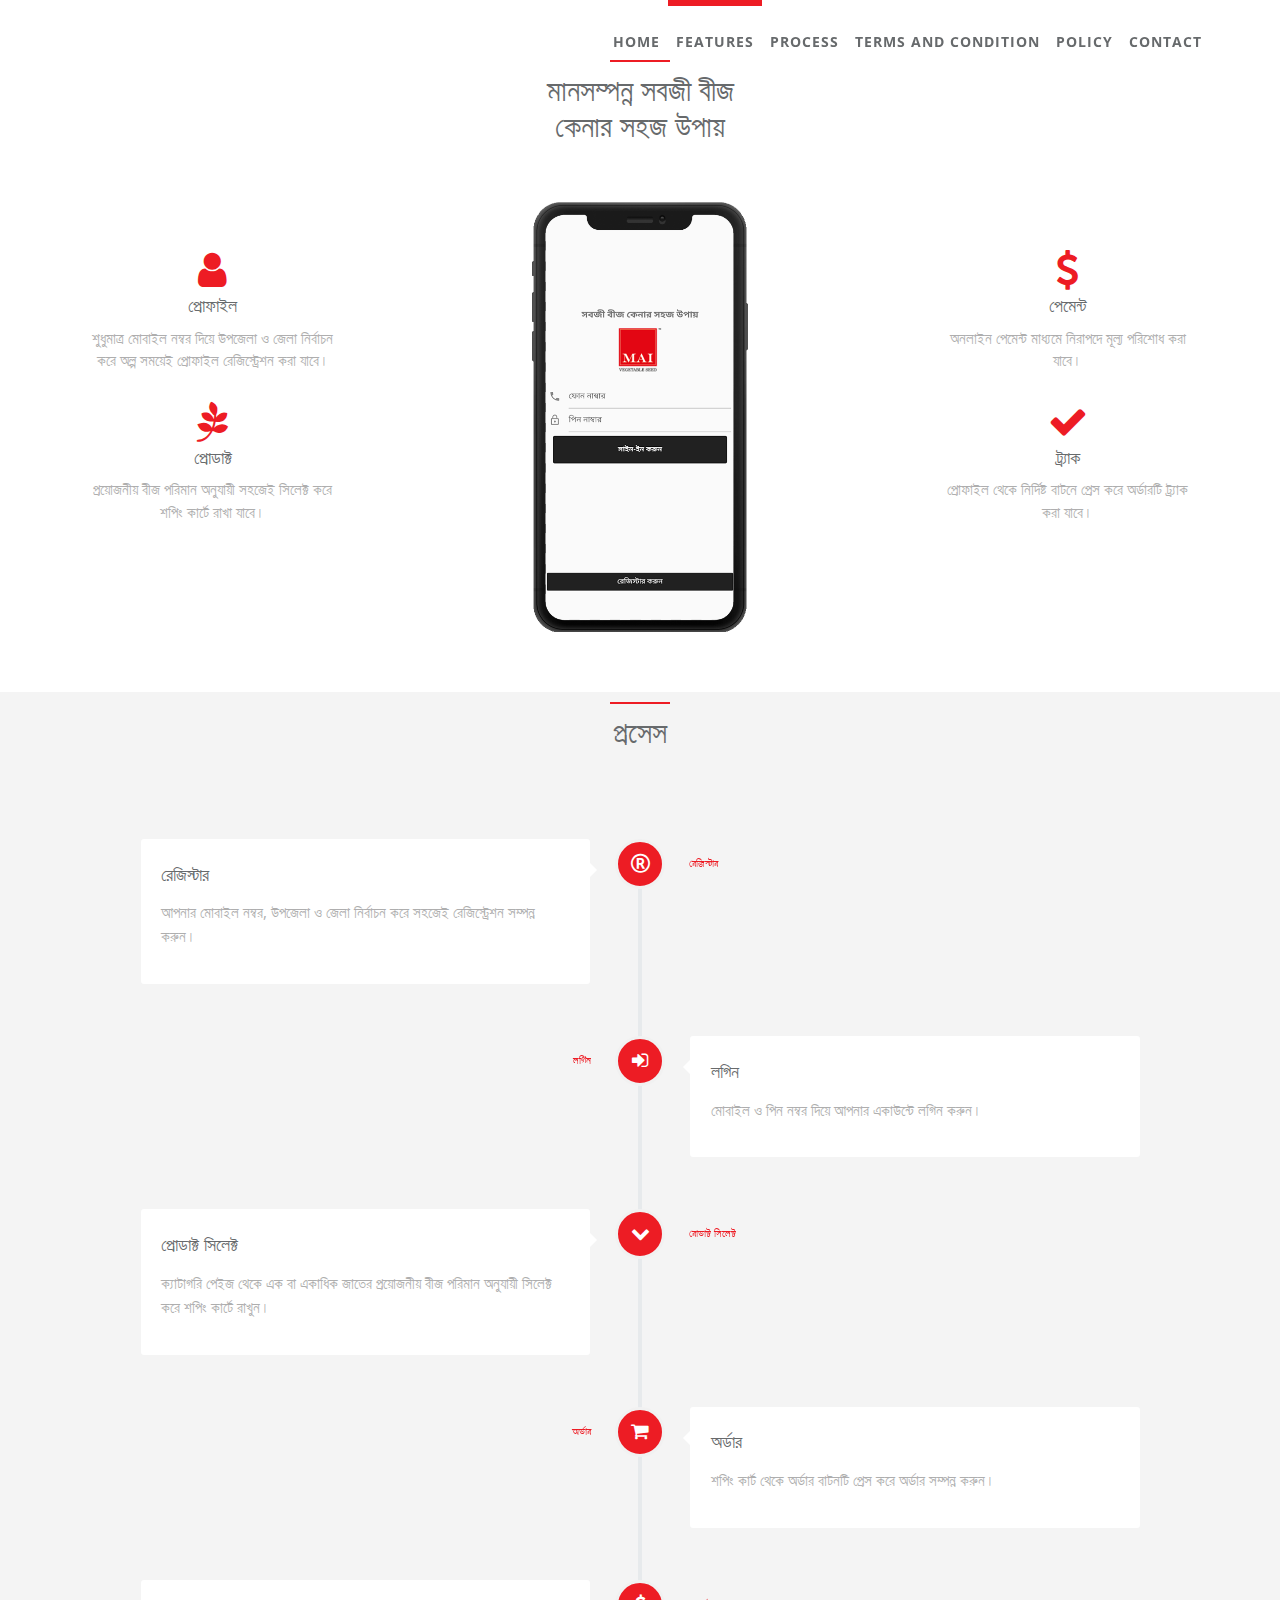
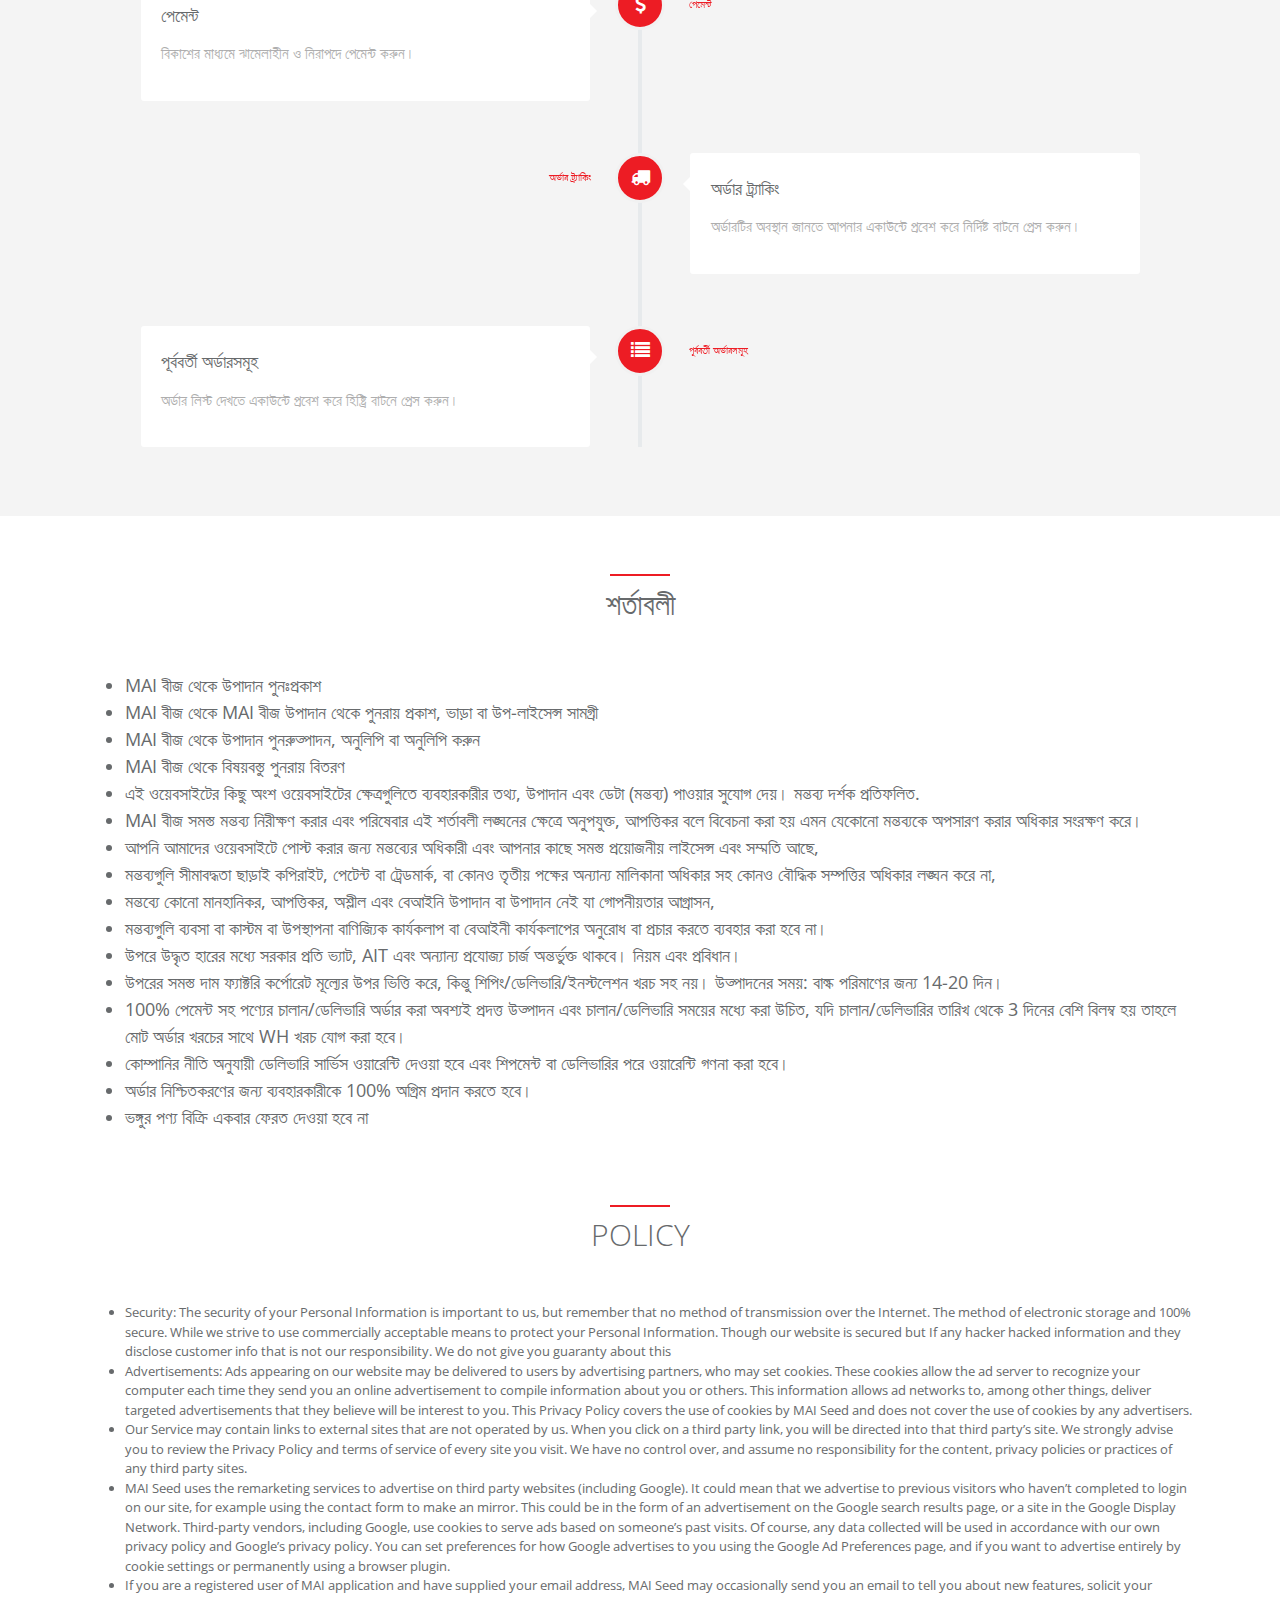
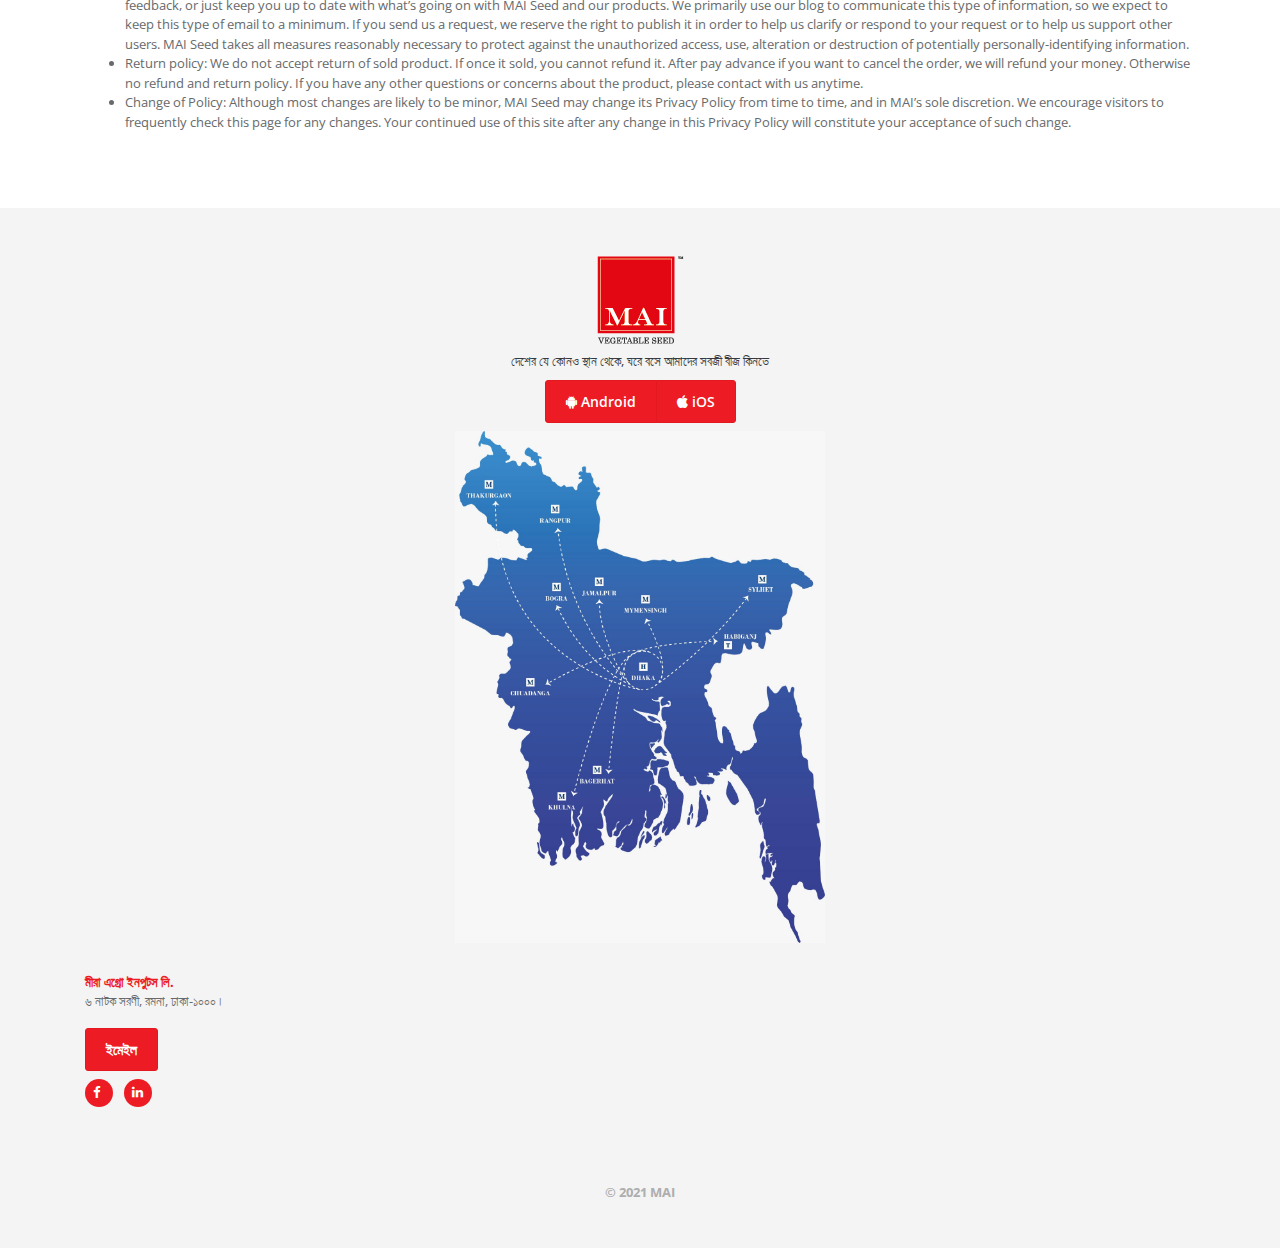
==== commit ec02bc9c: "terms and policy added" ====
--- a/index.html
+++ b/index.html
@@ -9,7 +9,8 @@
     <meta name="author" content="">
 
     <title>MAI</title>
-
+    
+    <link rel="icon" href="./img/meera/logo.png" />
     <!-- Bootstrap core CSS -->
     <link href="css/bootstrap.min.css" rel="stylesheet">
 
@@ -34,7 +35,9 @@
                     <ul class="nav navbar-nav navbar-right">
                         <li><a class="nav-link page-scroll" href="#page-top">Home</a></li>
                         <li><a class="nav-link page-scroll" href="#features">Features</a></li>
-                        <li><a class="nav-link page-scroll" href="#process">Process</a></li>               
+                        <li><a class="nav-link page-scroll" href="#process">Process</a></li> 
+                        <li><a class="nav-link page-scroll" href="#terms">Terms and Condition</a></li>
+                        <li><a class="nav-link page-scroll" href="#policy">Policy</a></li>              
                         <li><a class="nav-link page-scroll" href="#contact">Contact</a></li>
                     </ul>
                 </div>
@@ -120,7 +123,7 @@
             <div>
                 <i class="fa fa-usd features-icon"></i>                
                 <h2>পেমেন্ট</h2>
-                <p style="font-size: 15px">বিকাশের মাধ্যমে নিরাপদে মূল্য পরিশোধ করা যাবে।</p>                
+                <p style="font-size: 15px">অনলাইন পেমেন্ট মাধ্যমে নিরাপদে মূল্য পরিশোধ করা যাবে।</p>                
             </div>
             <div class="m-t-lg">
                 
@@ -234,8 +237,63 @@
     </div>
 </section>
 
-
-<section id="contact" class="contact">
+<section class="terms">
+    <div class="container">
+        <div class="row mt-5" id="terms">
+            <div class="col-lg-12 text-center">
+                <div class="navy-line" style="margin-top:10px !important"></div>
+                <h1>শর্তাবলী</h1>
+            </div>
+        </div>
+        <div class="row features-block">
+            <div class="col-lg-12">
+                <ul class="list-text">
+                    <li>MAI বীজ থেকে উপাদান পুনঃপ্রকাশ</li>
+                    <li>MAI বীজ থেকে MAI বীজ উপাদান থেকে পুনরায় প্রকাশ, ভাড়া বা উপ-লাইসেন্স সামগ্রী</li>
+                    <li>MAI বীজ থেকে উপাদান পুনরুত্পাদন, অনুলিপি বা অনুলিপি করুন</li>
+                    <li>MAI বীজ থেকে বিষয়বস্তু পুনরায় বিতরণ</li>
+                    <li>এই ওয়েবসাইটের কিছু অংশ ওয়েবসাইটের ক্ষেত্রগুলিতে ব্যবহারকারীর তথ্য, উপাদান এবং ডেটা (মন্তব্য) পাওয়ার সুযোগ দেয়। মন্তব্য দর্শক প্রতিফলিত.</li>
+                    <li>MAI বীজ সমস্ত মন্তব্য নিরীক্ষণ করার এবং পরিষেবার এই শর্তাবলী লঙ্ঘনের ক্ষেত্রে অনুপযুক্ত, আপত্তিকর বলে বিবেচনা করা হয় এমন যেকোনো মন্তব্যকে অপসারণ করার অধিকার সংরক্ষণ করে।</li>
+                    <li>আপনি আমাদের ওয়েবসাইটে পোস্ট করার জন্য মন্তব্যের অধিকারী এবং আপনার কাছে সমস্ত প্রয়োজনীয় লাইসেন্স এবং সম্মতি আছে,</li>
+                    <li>মন্তব্যগুলি সীমাবদ্ধতা ছাড়াই কপিরাইট, পেটেন্ট বা ট্রেডমার্ক, বা কোনও তৃতীয় পক্ষের অন্যান্য মালিকানা অধিকার সহ কোনও বৌদ্ধিক সম্পত্তির অধিকার লঙ্ঘন করে না,</li>
+                    <li>মন্তব্যে কোনো মানহানিকর, আপত্তিকর, অশ্লীল এবং বেআইনি উপাদান বা উপাদান নেই যা গোপনীয়তার আগ্রাসন,</li>
+                    <li>মন্তব্যগুলি ব্যবসা বা কাস্টম বা উপস্থাপনা বাণিজ্যিক কার্যকলাপ বা বেআইনী কার্যকলাপের অনুরোধ বা প্রচার করতে ব্যবহার করা হবে না।</li>
+                    <li>উপরে উদ্ধৃত হারের মধ্যে সরকার প্রতি ভ্যাট, AIT এবং অন্যান্য প্রযোজ্য চার্জ অন্তর্ভুক্ত থাকবে। নিয়ম এবং প্রবিধান।</li>
+                    <li>উপরের সমস্ত দাম ফ্যাক্টরি কর্পোরেট মূল্যের উপর ভিত্তি করে, কিন্তু শিপিং/ডেলিভারি/ইনস্টলেশন খরচ সহ নয়। উত্পাদনের সময়: বাল্ক পরিমাণের জন্য 14-20 দিন।</li>
+                    <li>100% পেমেন্ট সহ পণ্যের চালান/ডেলিভারি অর্ডার করা অবশ্যই প্রদত্ত উত্পাদন এবং চালান/ডেলিভারি সময়ের মধ্যে করা উচিত, যদি চালান/ডেলিভারির তারিখ থেকে 3 দিনের বেশি বিলম্ব হয় তাহলে মোট অর্ডার খরচের সাথে WH খরচ যোগ করা হবে।</li>
+                    <li>কোম্পানির নীতি অনুযায়ী ডেলিভারি সার্ভিস ওয়ারেন্টি দেওয়া হবে এবং শিপমেন্ট বা ডেলিভারির পরে ওয়ারেন্টি গণনা করা হবে।</li>
+                    <li>অর্ডার নিশ্চিতকরণের জন্য ব্যবহারকারীকে 100% অগ্রিম প্রদান করতে হবে।</li>
+                    <li>ভঙ্গুর পণ্য বিক্রি একবার ফেরত দেওয়া হবে না</li>
+                </ul>
+            </div>
+        </div>
+
+        <div class="row mt-5" id="policy">
+            <div class="col-lg-12 text-center">
+                <div class="navy-line" style="margin-top:10px !important"></div>
+                <h1>POLICY</h1>
+            </div>
+        </div>
+        <div class="row features-block">
+            <div class="col-lg-12">
+                <ul id="policy-text">
+                    <li>Security: The security of your Personal Information is important to us, but remember that no method of transmission over the Internet. The method of electronic storage and 100% secure. While we strive to use commercially acceptable means to protect your Personal Information.
+                        Though our website is secured but If any hacker hacked information and they disclose customer info that is not our responsibility. We do not give you guaranty about this
+                        </li>
+                    <li>Advertisements: Ads appearing on our website may be delivered to users by advertising partners, who may set cookies. These cookies allow the ad server to recognize your computer each time they send you an online advertisement to compile information about you or others. This information allows ad networks to, among other things, deliver targeted advertisements that they believe will be interest to you. This Privacy Policy covers the use of cookies by MAI Seed and does not cover the use of cookies by any advertisers.</li>
+                    <li>Our Service may contain links to external sites that are not operated by us. When you click on a third party link, you will be directed into that third party’s site. We strongly advise you to review the Privacy Policy and terms of service of every site you visit. We have no control over, and assume no responsibility for the content, privacy policies or practices of any third party sites.</li>
+                    <li>MAI Seed uses the remarketing services to advertise on third party websites (including Google). It could mean that we advertise to previous visitors who haven’t completed to login on our site, for example using the contact form to make an mirror. This could be in the form of an advertisement on the Google search results page, or a site in the Google Display Network. Third-party vendors, including Google, use cookies to serve ads based on someone’s past visits. Of course, any data collected will be used in accordance with our own privacy policy and Google’s privacy policy. You can set preferences for how Google advertises to you using the Google Ad Preferences page, and if you want to advertise entirely by cookie settings or permanently using a browser plugin.</li>
+                    <li>If you are a registered user of MAI application and have supplied your email address, MAI Seed may occasionally send you an email to tell you about new features, solicit your feedback, or just keep you up to date with what’s going on with MAI Seed and our products. We primarily use our blog to communicate this type of information, so we expect to keep this type of email to a minimum. If you send us a request, we reserve the right to publish it in order to help us clarify or respond to your request or to help us support other users. MAI Seed takes all measures reasonably necessary to protect against the unauthorized access, use, alteration or destruction of potentially personally-identifying information.</li>
+                    <li>Return policy: We do not accept return of sold product. If once it sold, you cannot refund it. After pay advance if you want to cancel the order, we will refund your money. Otherwise no refund and return policy. If you have any other questions or concerns about the product, please contact with us anytime.</li>
+                    <li>Change of Policy: Although most changes are likely to be minor, MAI Seed may change its Privacy Policy from time to time, and in MAI’s sole discretion. We encourage visitors to frequently check this page for any changes. Your continued use of this site after any change in this Privacy Policy will constitute your acceptance of such change.</li>
+                </ul>
+            </div>
+        </div>
+    </div>
+</section>
+
+
+<section id="contact" class="contact gray-section">
     <div class="container">
         <div class="row m-b-lg mt-5">
             <div class="col-lg-12 text-center">
@@ -249,8 +307,8 @@
                     <a href="" class="btn btn-primary"><i class="fa fa-apple"></i>&nbsp;iOS</a>
                 </div>
             </div>
-            <div class="col-lg-12 text-center">
-                <img src="./img/meera/mapmarker.png" style="height: 512px;" alt="">
+            <div class="col-lg-12 mt-2 text-center">
+                <img src="./img/meera/unnamed.jpg" style="height: 512px;" alt="">
             </div>
         </div>
         <div class="row m-b-lg justify-content-center">
--- a/css/custom.css
+++ b/css/custom.css
@@ -63,4 +63,12 @@
 
 .center-orientation .vertical-timeline-content .vertical-date{
     top: 12px !important;
+}
+
+.list-text > li {
+    font-size: 18px;
+}
+
+#list-text > li {
+    font-size: 12px;
 }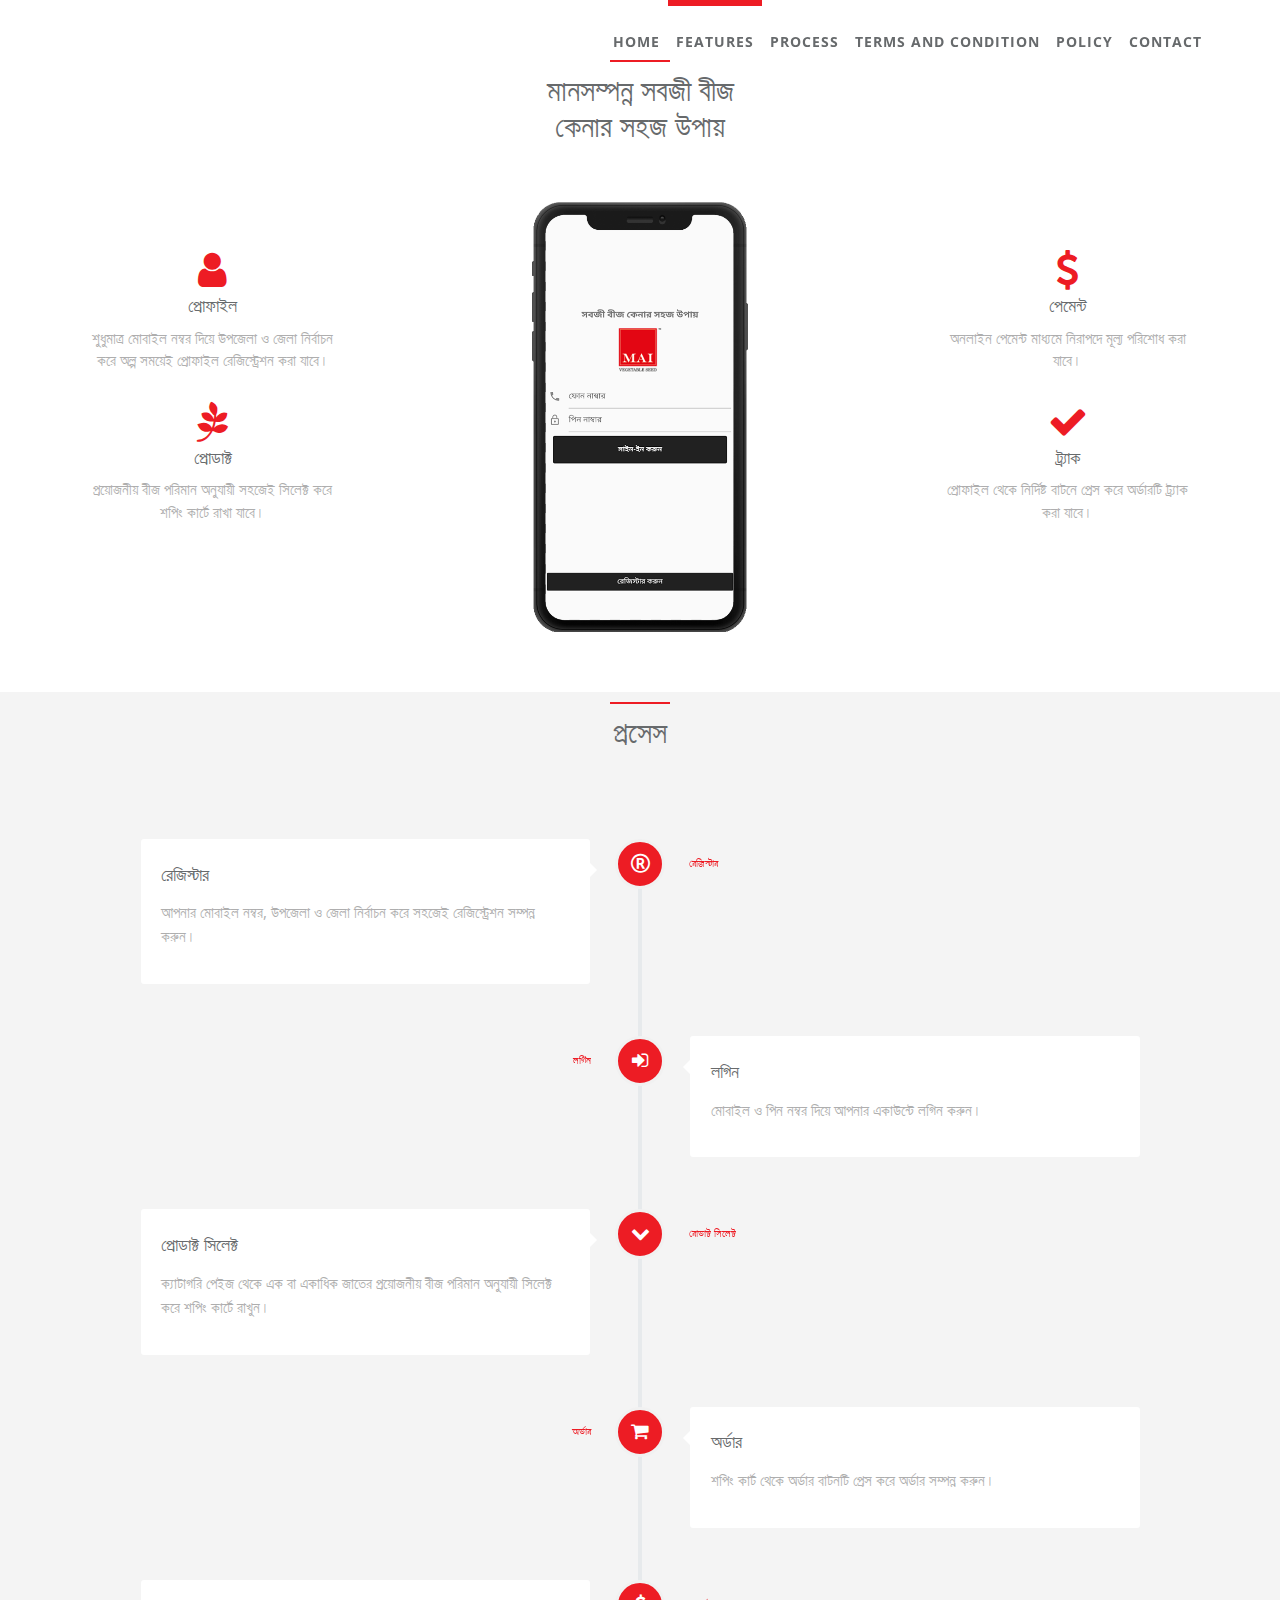
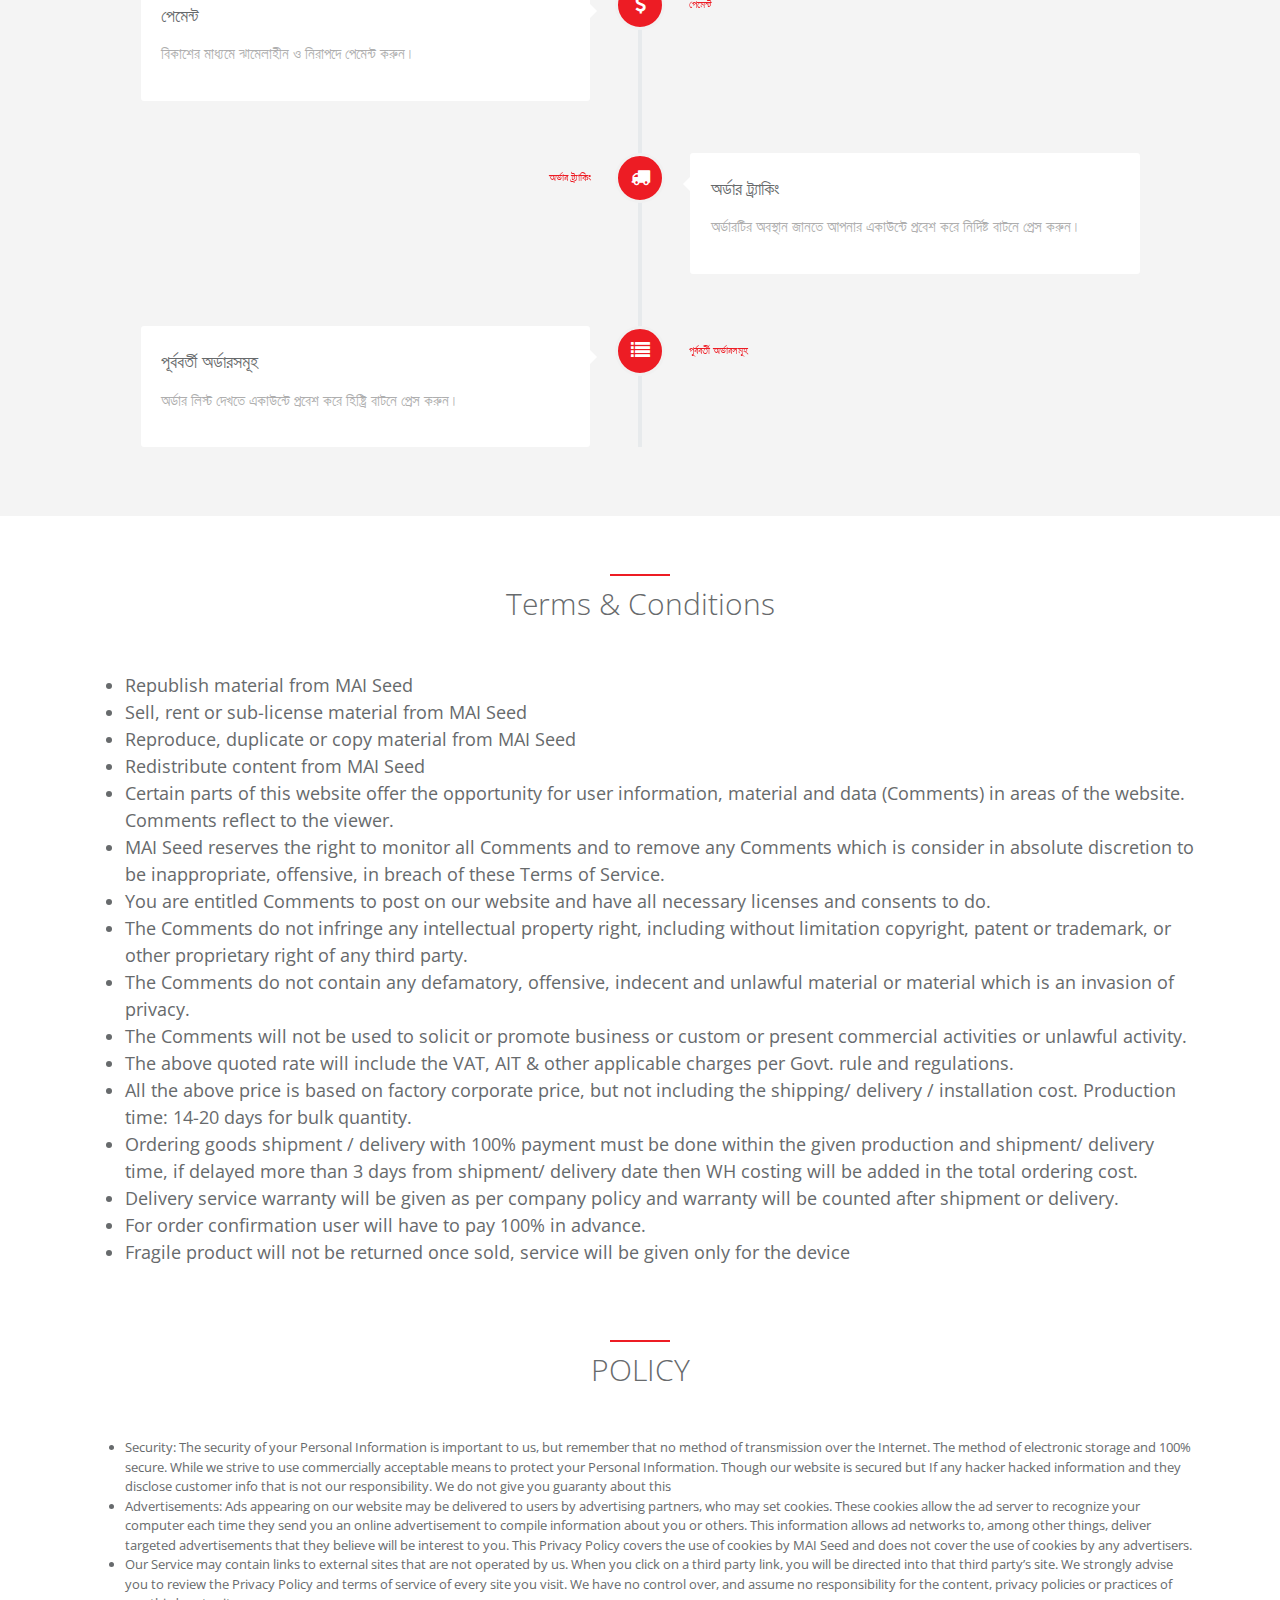
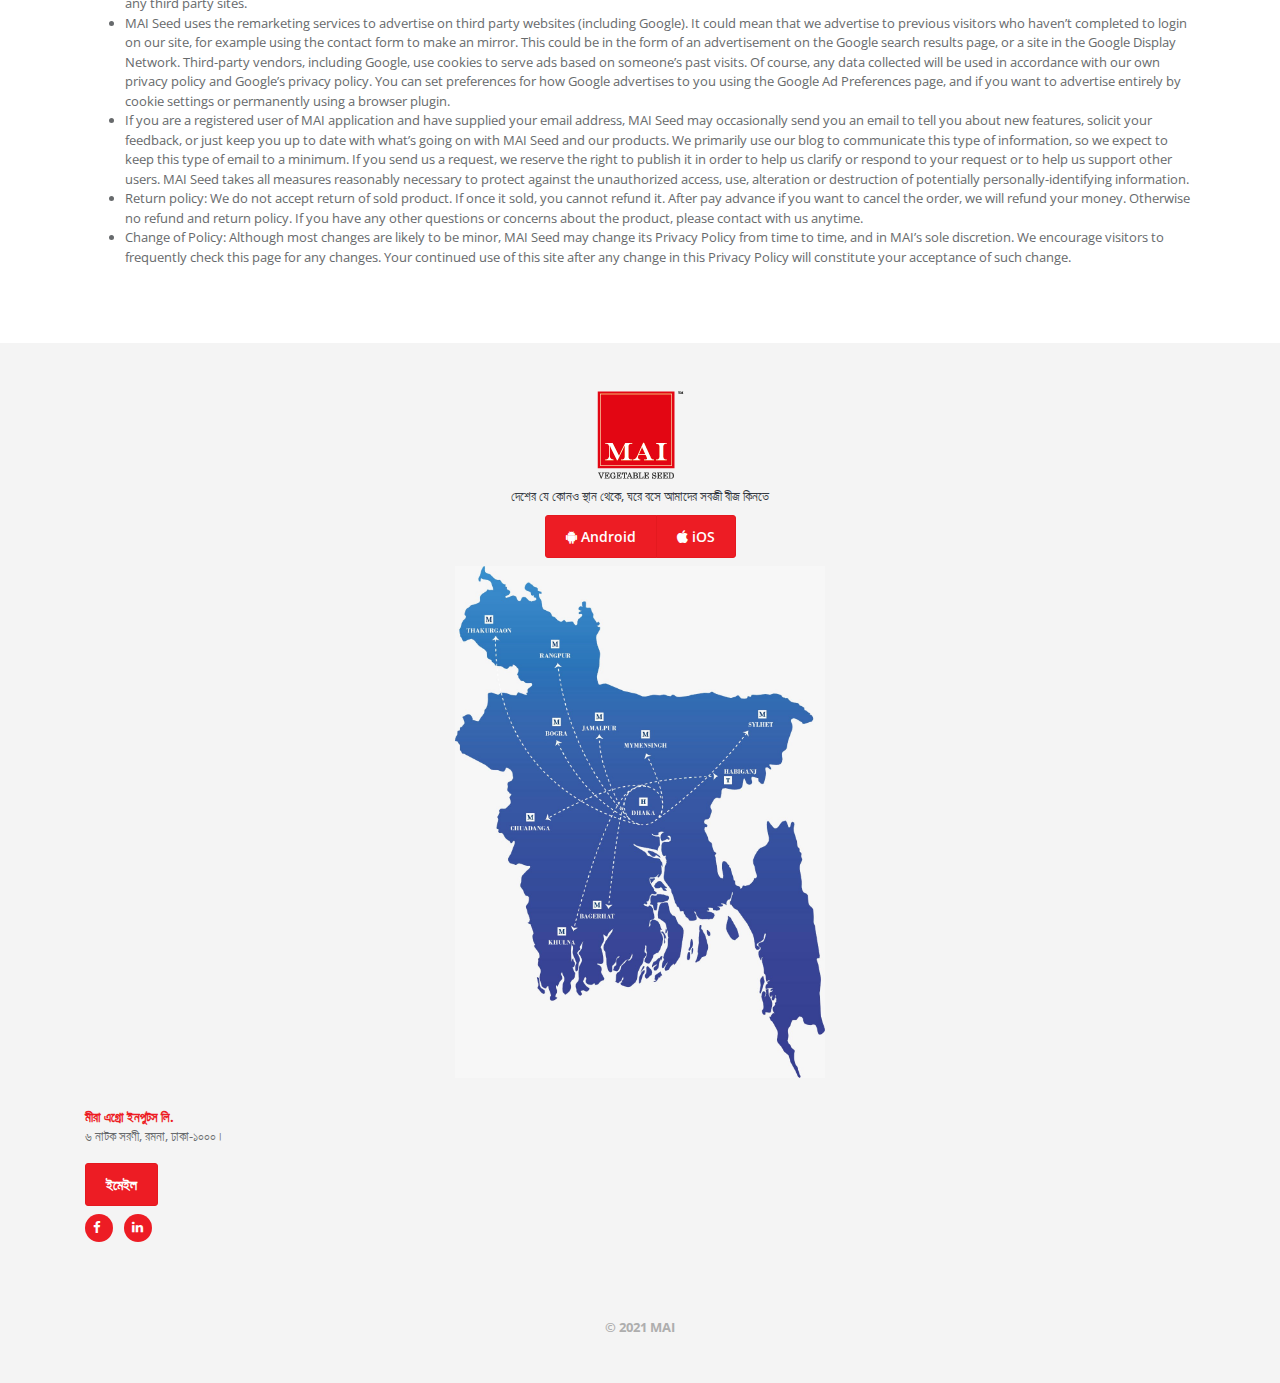
==== commit a16e2a62: "terms content updated" ====
--- a/index.html
+++ b/index.html
@@ -37,7 +37,7 @@
                         <li><a class="nav-link page-scroll" href="#features">Features</a></li>
                         <li><a class="nav-link page-scroll" href="#process">Process</a></li> 
                         <li><a class="nav-link page-scroll" href="#terms">Terms and Condition</a></li>
-                        <li><a class="nav-link page-scroll" href="#policy">Policy</a></li>              
+                        <li><a class="nav-link page-scroll" href="privacy-policy.html">Policy</a></li>              
                         <li><a class="nav-link page-scroll" href="#contact">Contact</a></li>
                     </ul>
                 </div>
@@ -242,12 +242,12 @@
         <div class="row mt-5" id="terms">
             <div class="col-lg-12 text-center">
                 <div class="navy-line" style="margin-top:10px !important"></div>
-                <h1>শর্তাবলী</h1>
+                <h1>Terms & Conditions</h1>
             </div>
         </div>
         <div class="row features-block">
             <div class="col-lg-12">
-                <ul class="list-text">
+                <!-- <ul class="list-text">
                     <li>MAI বীজ থেকে উপাদান পুনঃপ্রকাশ</li>
                     <li>MAI বীজ থেকে MAI বীজ উপাদান থেকে পুনরায় প্রকাশ, ভাড়া বা উপ-লাইসেন্স সামগ্রী</li>
                     <li>MAI বীজ থেকে উপাদান পুনরুত্পাদন, অনুলিপি বা অনুলিপি করুন</li>
@@ -264,6 +264,24 @@
                     <li>কোম্পানির নীতি অনুযায়ী ডেলিভারি সার্ভিস ওয়ারেন্টি দেওয়া হবে এবং শিপমেন্ট বা ডেলিভারির পরে ওয়ারেন্টি গণনা করা হবে।</li>
                     <li>অর্ডার নিশ্চিতকরণের জন্য ব্যবহারকারীকে 100% অগ্রিম প্রদান করতে হবে।</li>
                     <li>ভঙ্গুর পণ্য বিক্রি একবার ফেরত দেওয়া হবে না</li>
+                </ul> -->
+                <ul class="list-text">
+                    <li>Republish material from MAI Seed</li>
+                    <li>Sell, rent or sub-license material from MAI Seed</li>
+                    <li>Reproduce, duplicate or copy material from MAI Seed</li>
+                    <li>Redistribute content from MAI Seed</li>
+                    <li>Certain parts of this website offer the opportunity for user information, material and data (Comments) in areas of the website. Comments reflect to the viewer.</li>
+                    <li>MAI Seed reserves the right to monitor all Comments and to remove any Comments which is consider in absolute discretion to be inappropriate, offensive, in breach of these Terms of Service.</li>
+                    <li>You are entitled Comments to post on our website and have all necessary licenses and consents to do.</li>
+                    <li>The Comments do not infringe any intellectual property right, including without limitation copyright, patent or trademark, or other proprietary right of any third party.</li>
+                    <li>The Comments do not contain any defamatory, offensive, indecent and unlawful material or material which is an invasion of privacy.</li>
+                    <li>The Comments will not be used to solicit or promote business or custom or present commercial activities or unlawful activity.</li>
+                    <li>The above quoted rate will include the VAT, AIT & other applicable charges per Govt. rule and regulations.</li>
+                    <li>All the above price is based on factory corporate price, but not including the shipping/ delivery / installation cost. Production time: 14-20 days for bulk quantity.</li>
+                    <li>Ordering goods shipment / delivery with 100% payment must be done within the given production and shipment/ delivery time, if delayed more than 3 days from shipment/ delivery date then WH costing will be added in the total ordering cost.</li>
+                    <li>Delivery service warranty will be given as per company policy and warranty will be counted after shipment or delivery.</li>
+                    <li>For order confirmation user will have to pay 100% in advance.</li>
+                    <li>Fragile product will not be returned once sold, service will be given only for the device</li>
                 </ul>
             </div>
         </div>
@@ -303,7 +321,7 @@
                 <p class="text-dark mt-2 mb-2">দেশের যে কোনও স্থান থেকে, ঘরে বসে আমাদের সবজী বীজ কিনতে</p>
 
                 <div class="btn-group">
-                    <a href="" class="btn btn-primary"><i class="fa fa-android"></i>&nbsp;Android</a>
+                    <a href="https://play.google.com/store/apps/details?id=com.meera.app" target="_blank" class="btn btn-primary"><i class="fa fa-android"></i>&nbsp;Android</a>
                     <a href="" class="btn btn-primary"><i class="fa fa-apple"></i>&nbsp;iOS</a>
                 </div>
             </div>
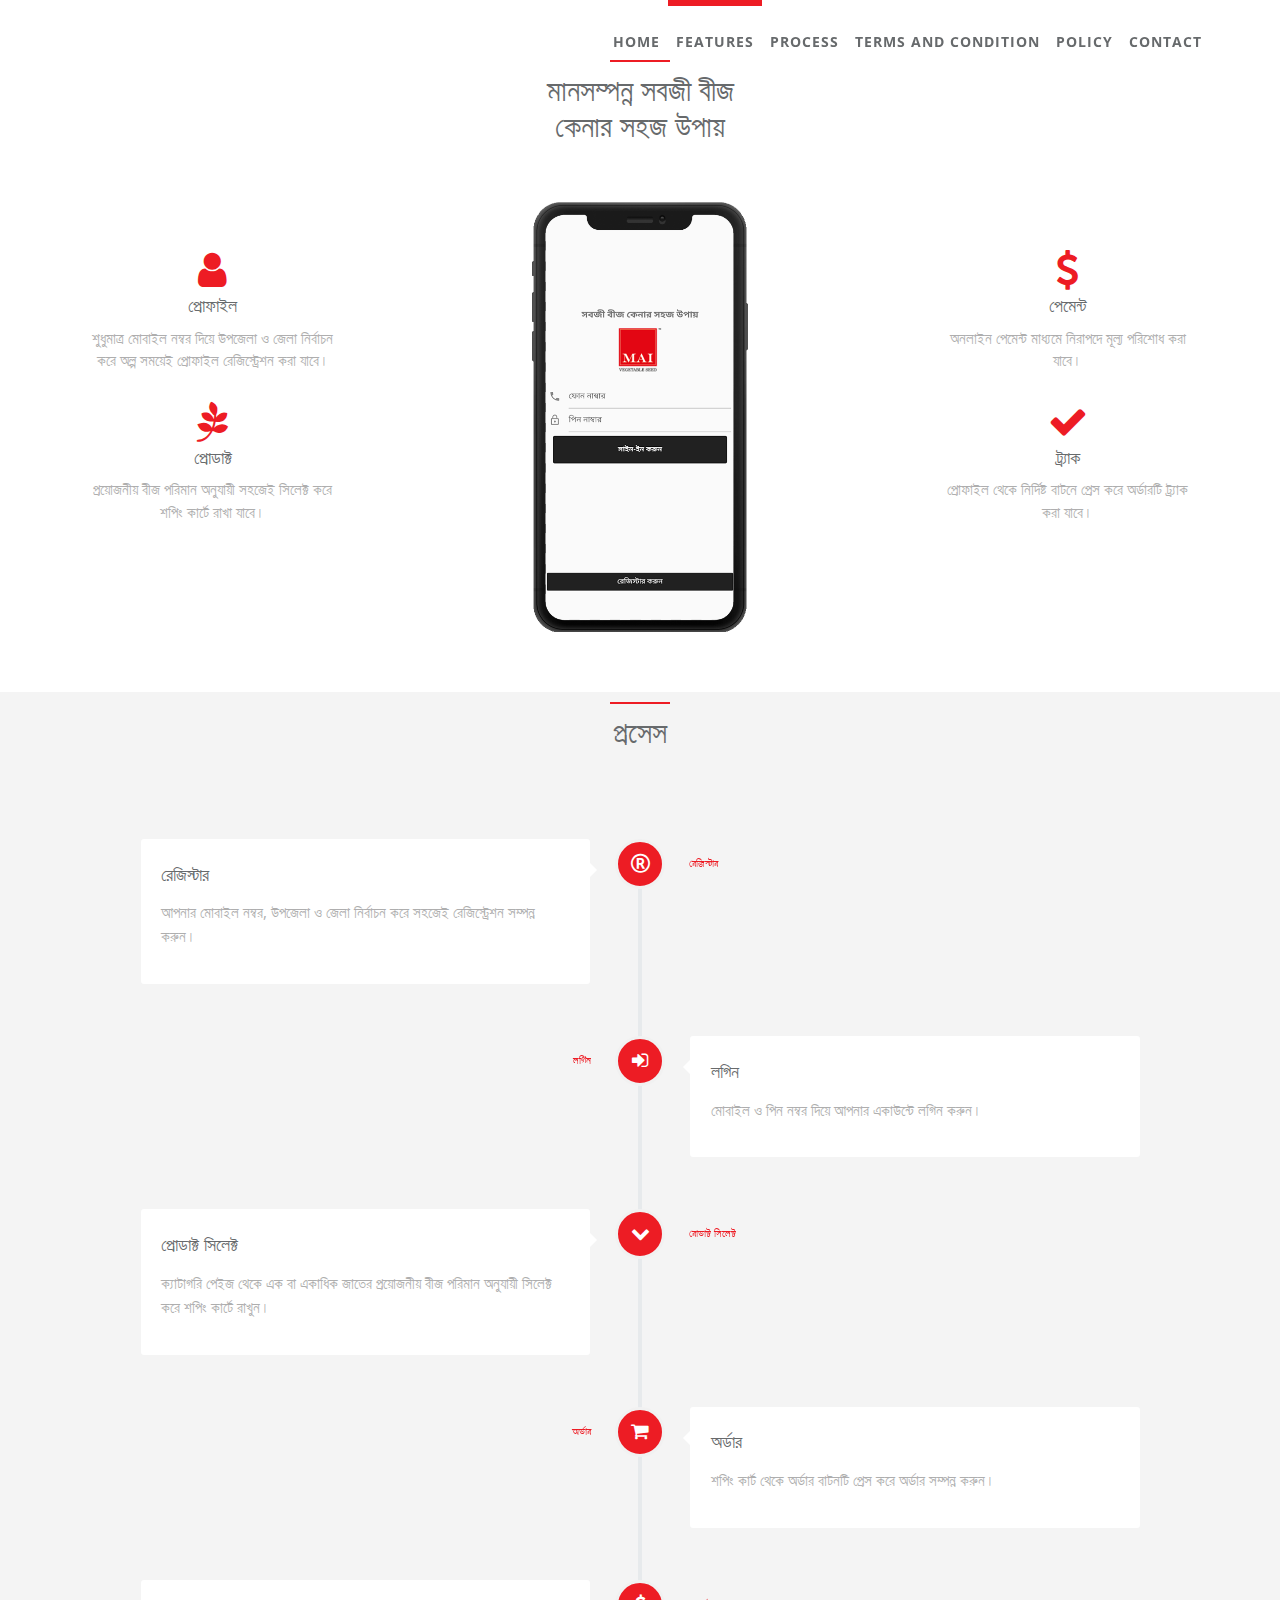
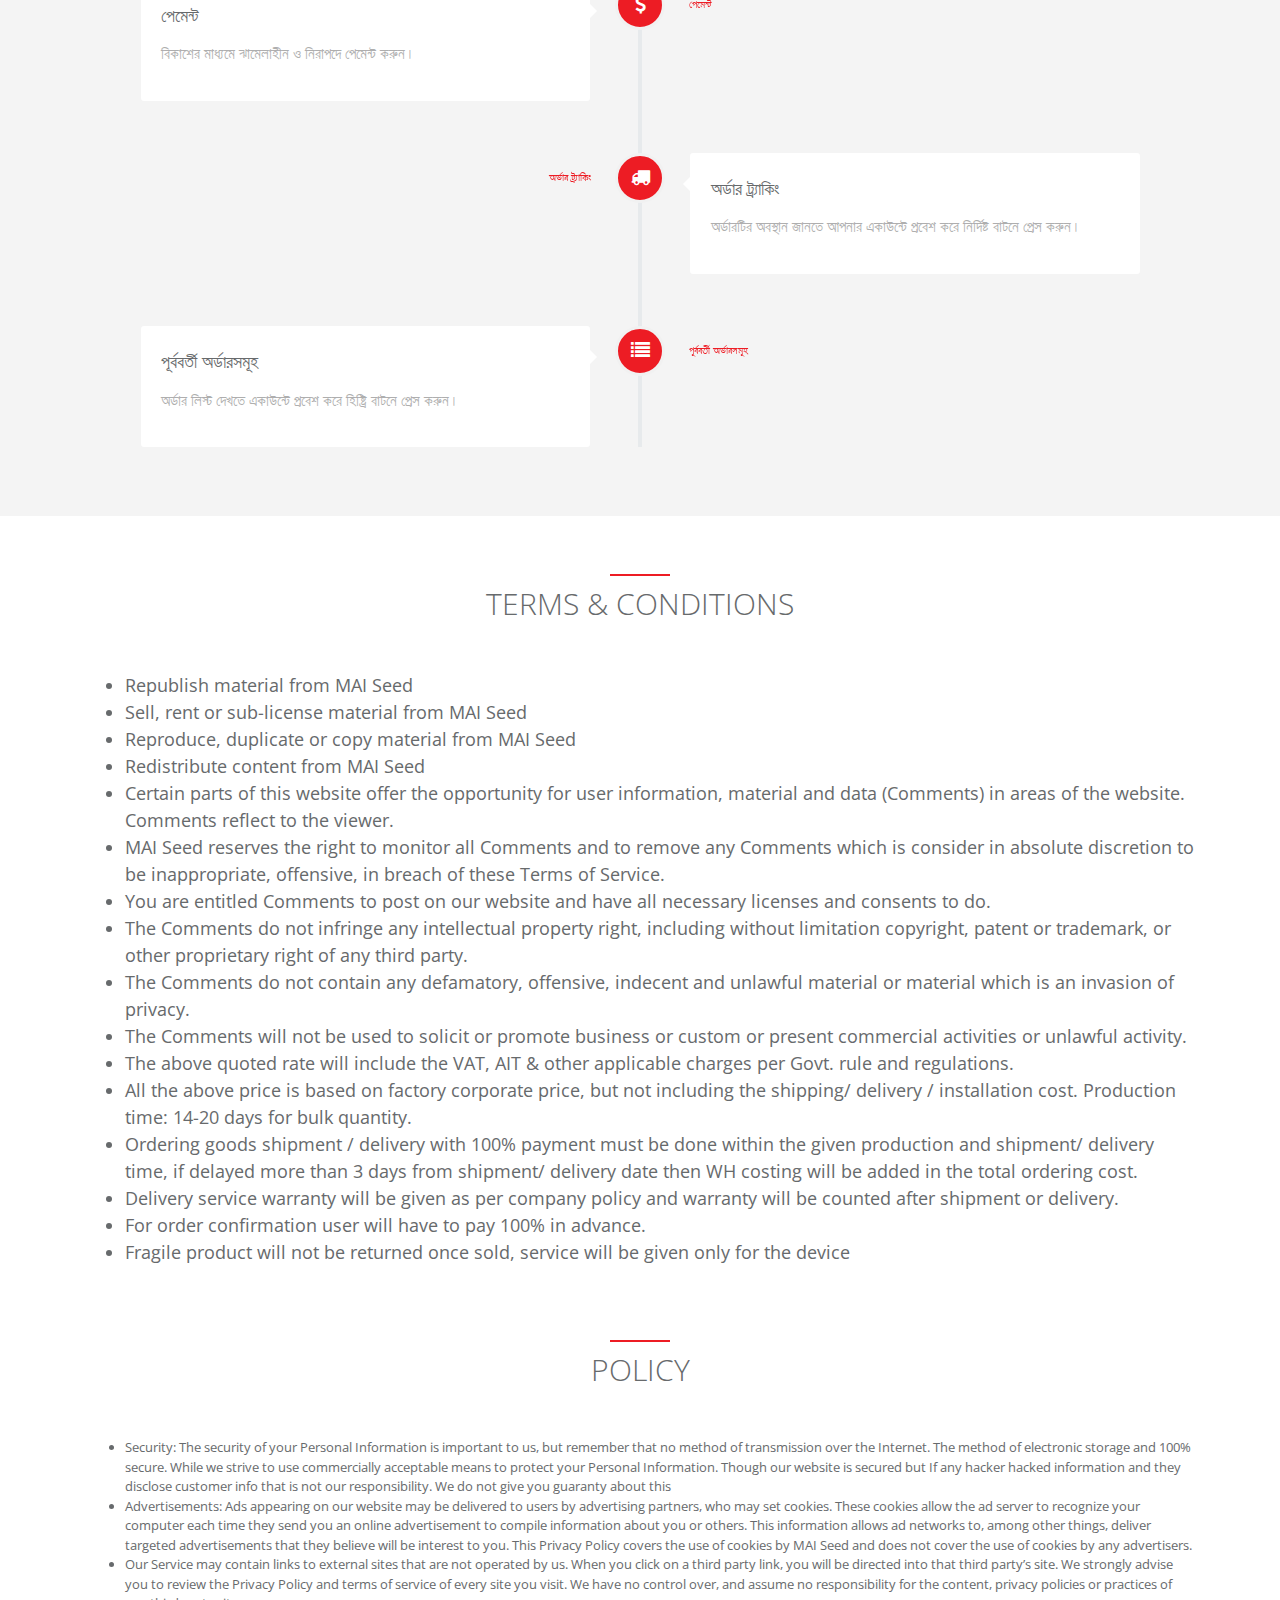
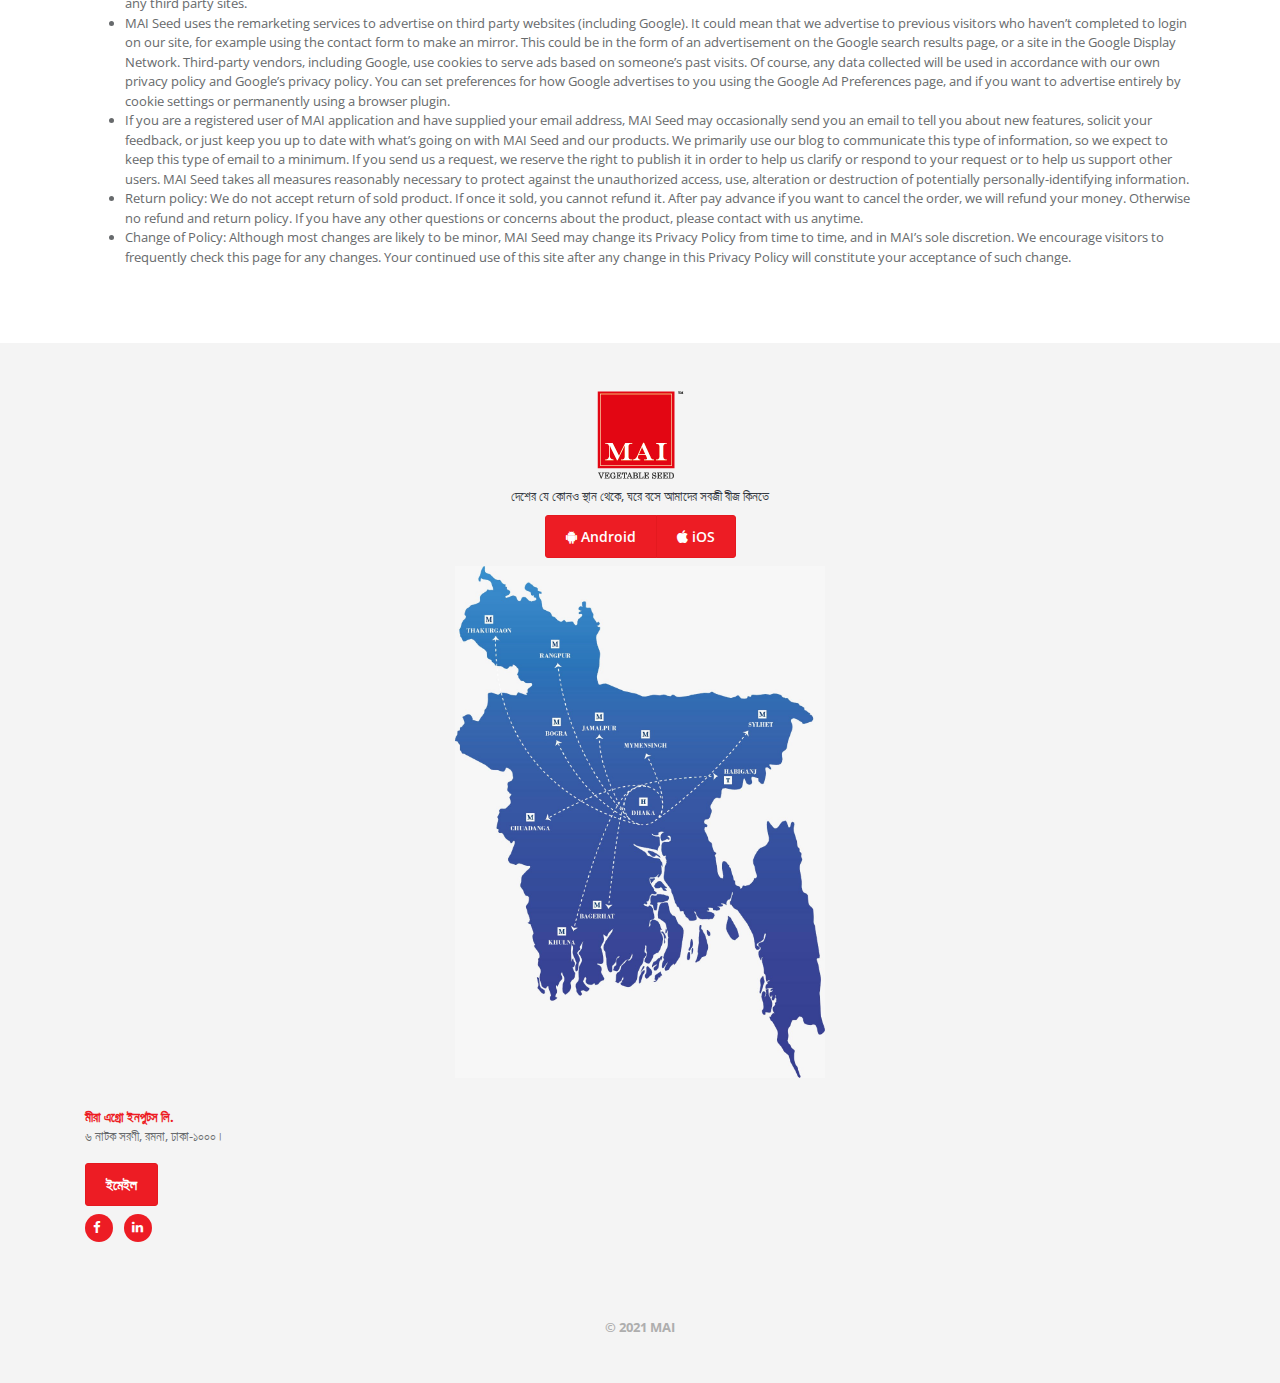
==== commit 14e7f7f9: "capital header tereems" ====
--- a/index.html
+++ b/index.html
@@ -242,7 +242,7 @@
         <div class="row mt-5" id="terms">
             <div class="col-lg-12 text-center">
                 <div class="navy-line" style="margin-top:10px !important"></div>
-                <h1>Terms & Conditions</h1>
+                <h1>TERMS & CONDITIONS</h1>
             </div>
         </div>
         <div class="row features-block">
